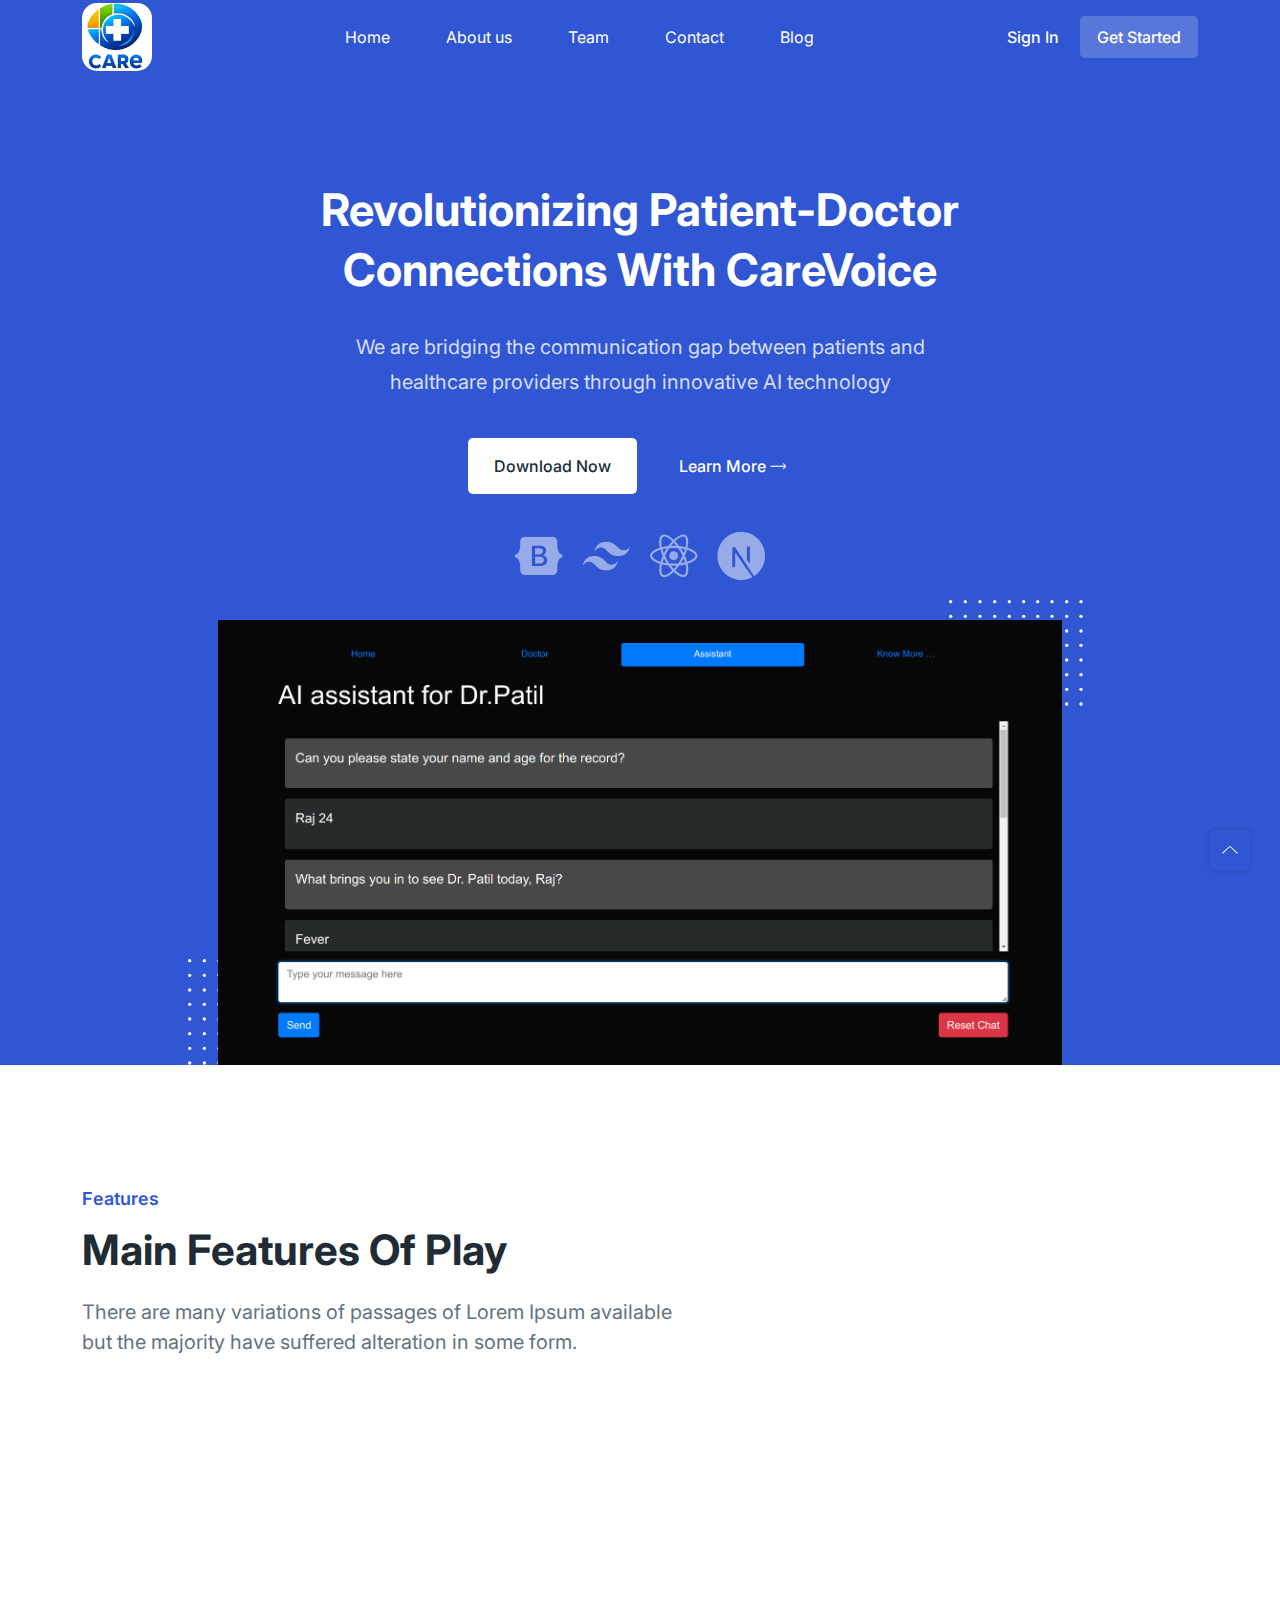
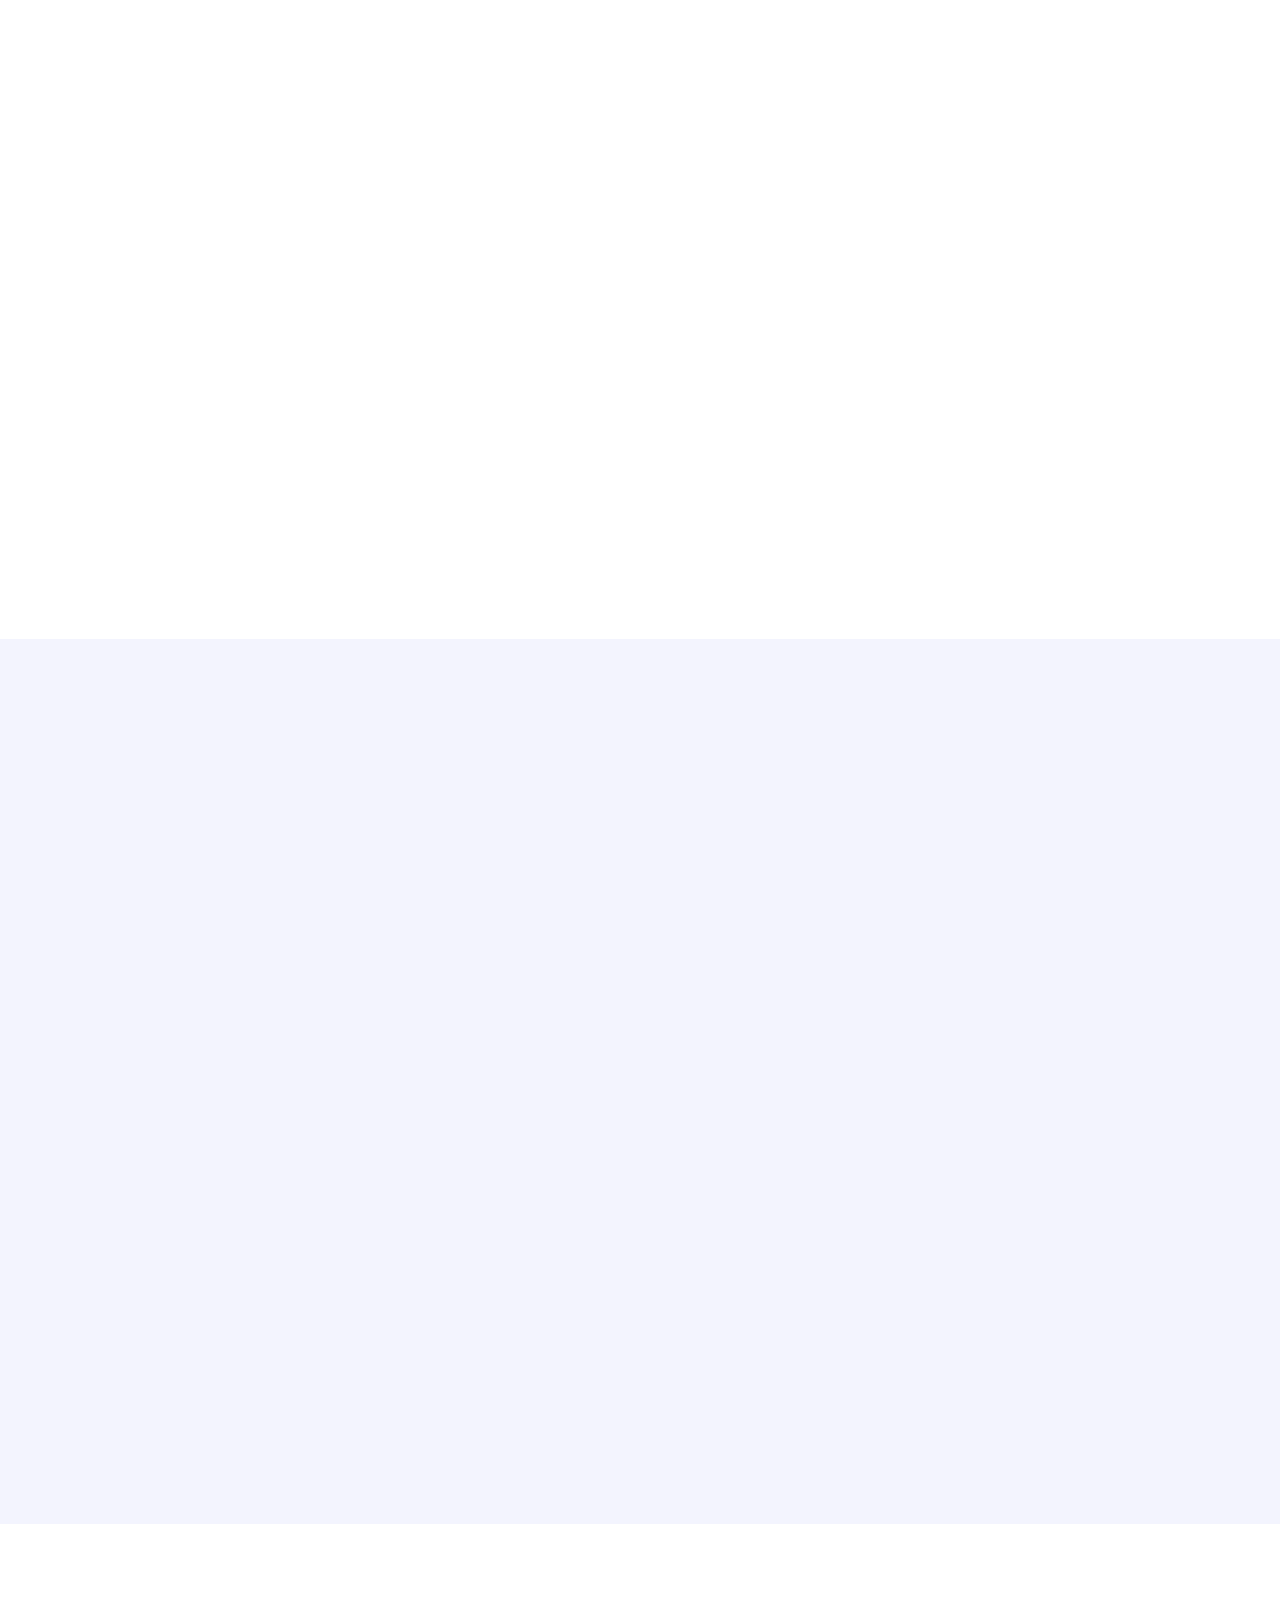
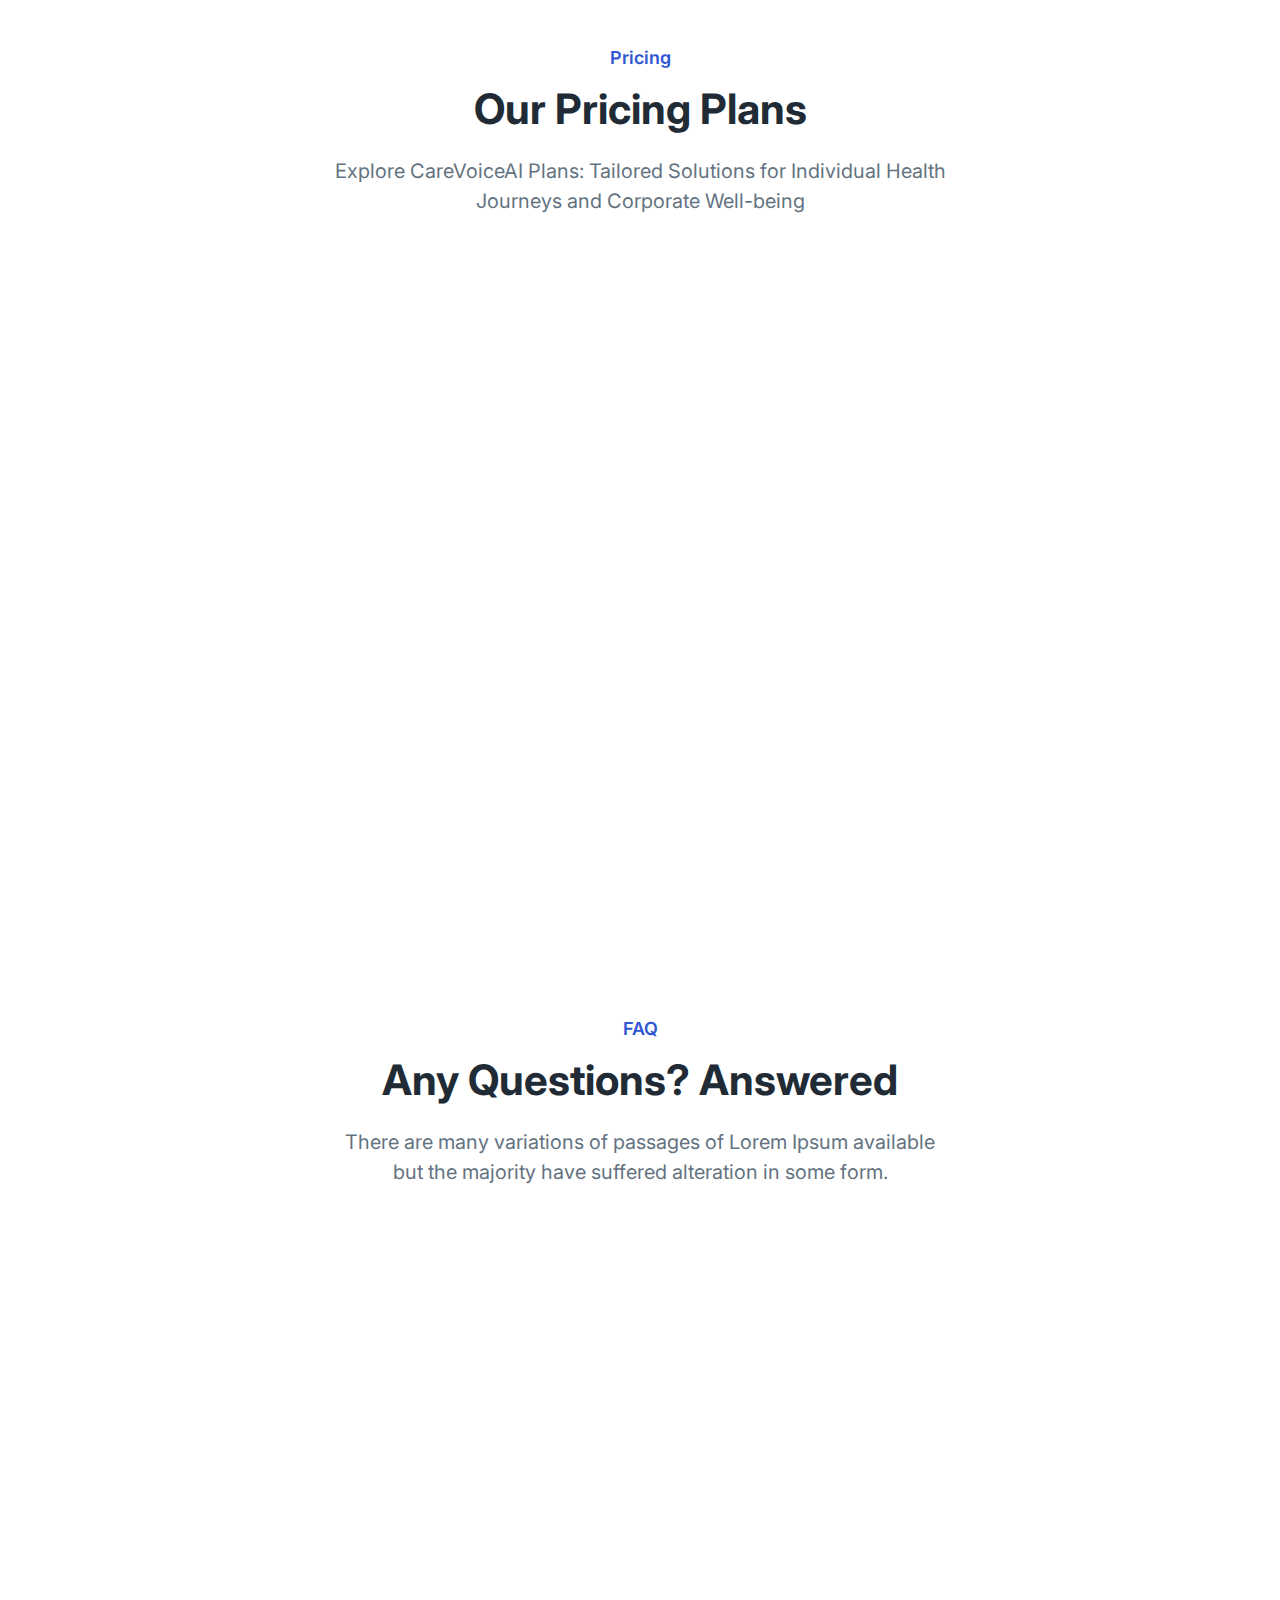
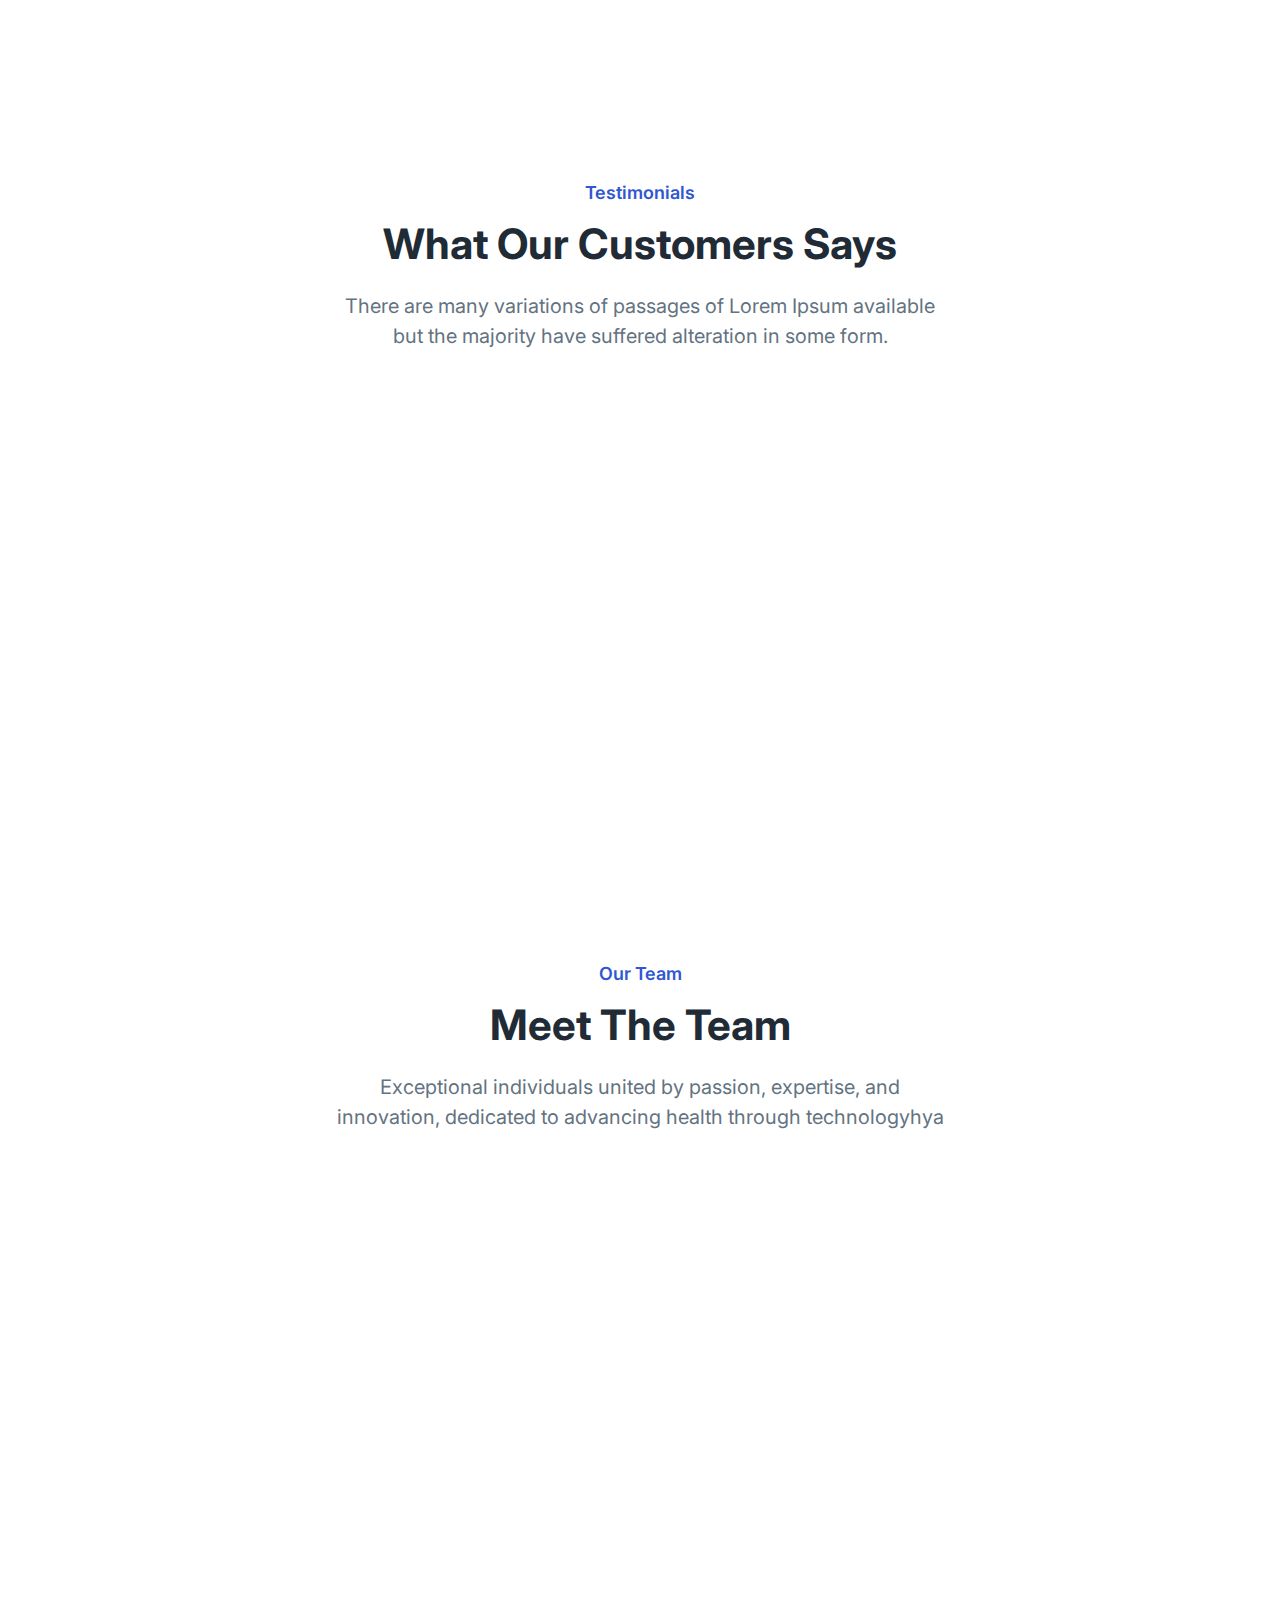
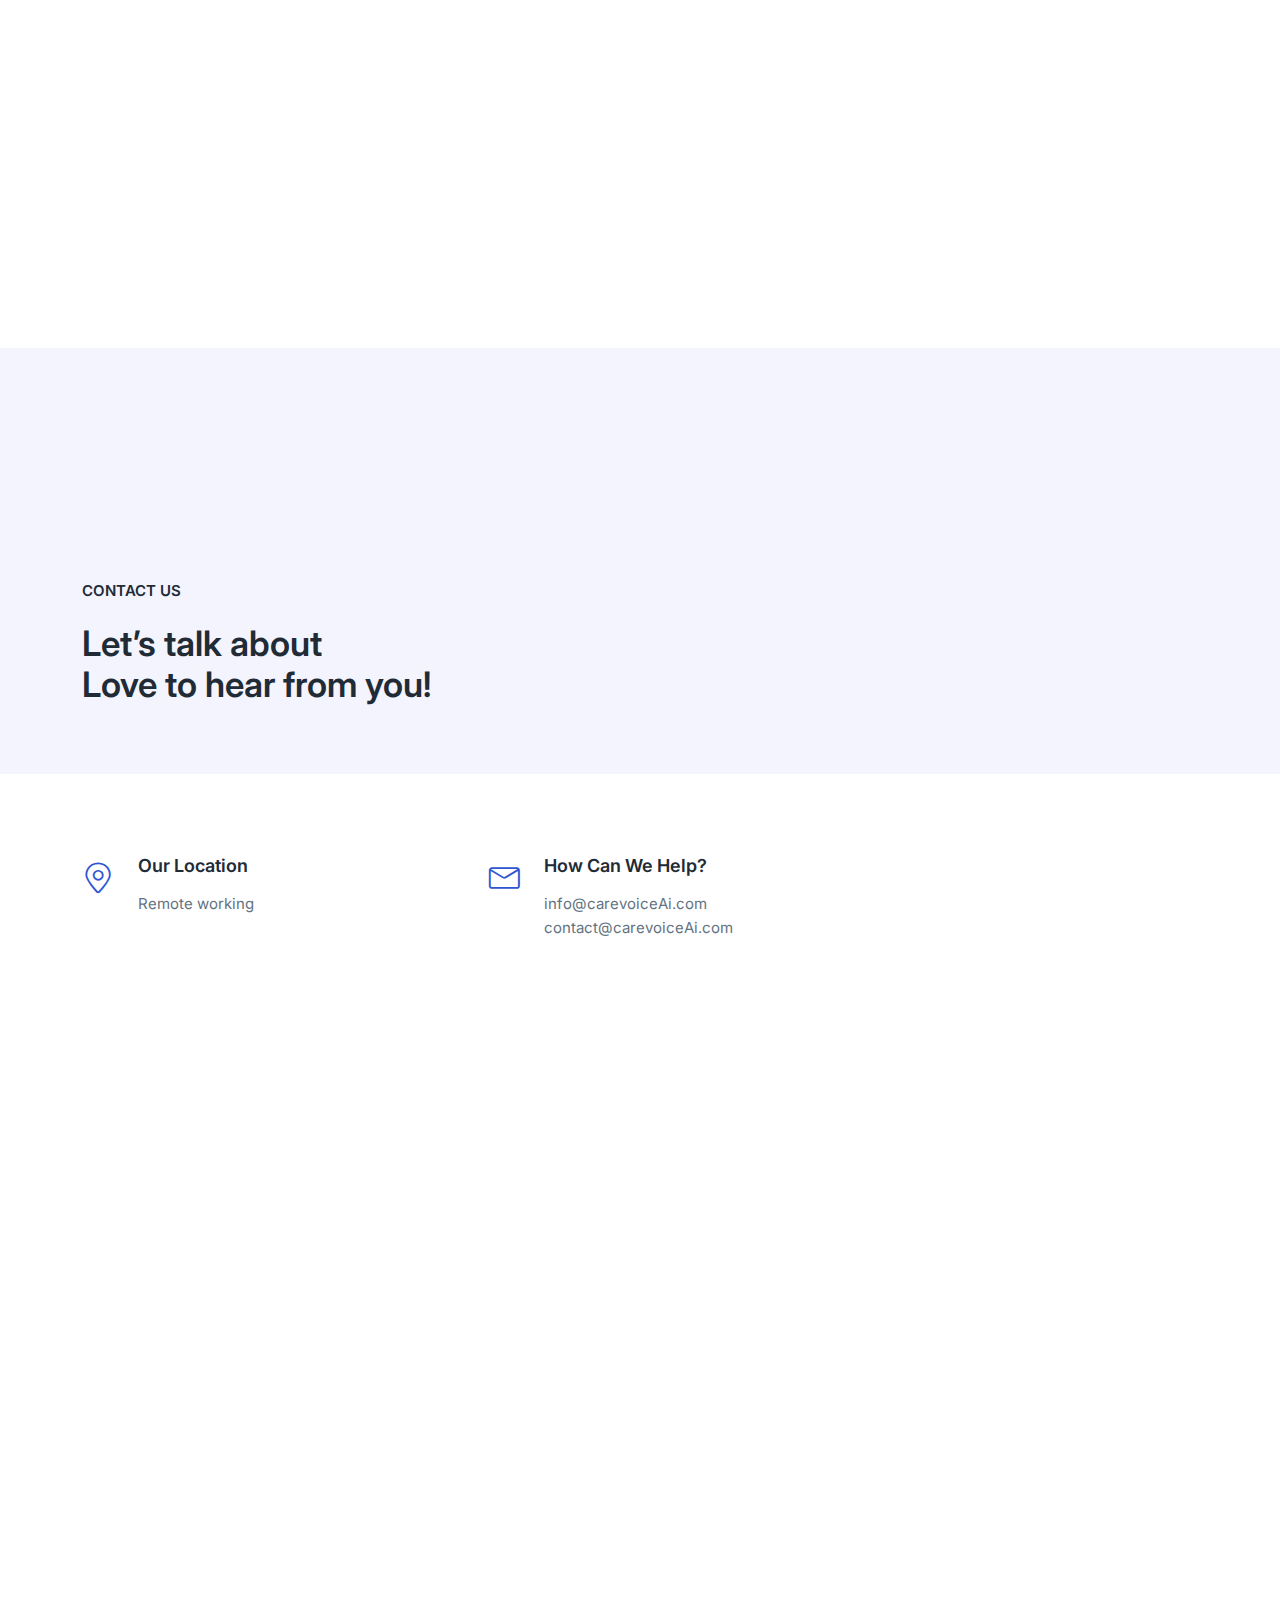
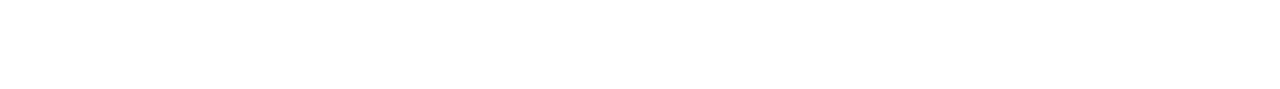
==== new-carevoice/index.html @ 549da182 "Add files via upload" ====
<!-- =========

	Template Name: Play
	Author: UIdeck
	Author URI: https://uideck.com/
	Support: https://uideck.com/support/
	Version: 1.1

========== -->

<!DOCTYPE html>
<html lang="en">
  <head>
    <meta charset="UTF-8" />
    <meta http-equiv="X-UA-Compatible" content="IE=edge" />
    <meta name="viewport" content="width=device-width, initial-scale=1.0" />
    <title>CarevoiceAi</title>

    <!-- Primary Meta Tags -->
<meta name="title" content="Play - Free Open Source HTML Bootstrap Template by UIdeck">
<meta name="description" content="Play - Free Open Source HTML Bootstrap Template by UIdeck Team">

<!-- Open Graph / Facebook -->
<meta property="og:type" content="website">
<meta property="og:url" content="https://uideck.com/play/">
<meta property="og:title" content="Play - Free Open Source HTML Bootstrap Template by UIdeck">
<meta property="og:description" content="Play - Free Open Source HTML Bootstrap Template by UIdeck Team">
<meta property="og:image" content="https://uideck.com/wp-content/uploads/2021/09/play-meta-bs.jpg">

<!-- Twitter -->
<meta property="twitter:card" content="summary_large_image">
<meta property="twitter:url" content="https://uideck.com/play/">
<meta property="twitter:title" content="Play - Free Open Source HTML Bootstrap Template by UIdeck">
<meta property="twitter:description" content="Play - Free Open Source HTML Bootstrap Template by UIdeck Team">
<meta property="twitter:image" content="https://uideck.com/wp-content/uploads/2021/09/play-meta-bs.jpg">

    <!--====== Favicon Icon ======-->
    <link
      rel="shortcut icon"
      href="assets/images/carevoiceAI_logo.png"
      type="image/svg"
    />

    <!-- ===== All CSS files ===== -->
    <link rel="stylesheet" href="assets/css/bootstrap.min.css" />
    <link rel="stylesheet" href="assets/css/animate.css" />
    <link rel="stylesheet" href="assets/css/lineicons.css" />
    <link rel="stylesheet" href="assets/css/ud-styles.css" />
  </head>
  <body>
    <!-- ====== Header Start ====== -->
    <header class="ud-header">
      <div class="container">
        <div class="row">
          <div class="col-lg-12">
            <nav class="navbar navbar-expand-lg">
              <a class="navbar-brand" href="index.html">
                <img src="assets/images/logo/care-logo.jpg" alt="Logo" />
              </a>
              <button class="navbar-toggler">
                <span class="toggler-icon"> </span>
                <span class="toggler-icon"> </span>
                <span class="toggler-icon"> </span>
              </button>

              <div class="navbar-collapse">
                <ul id="nav" class="navbar-nav mx-auto">
                  <li class="nav-item">
                    <a class="ud-menu-scroll" href="#home">Home</a>
                  </li>

                  <li class="nav-item">
                    <a class="ud-menu-scroll" href="#about">About us</a>
                  </li>
                  <li class="nav-item">
                    <a class="ud-menu-scroll" href="#team">Team</a>
                  </li>
                  <li class="nav-item">
                    <a class="ud-menu-scroll" href="#contact">Contact</a>
                  </li>
                  <li class="nav-item">
                    <a class="ud-menu-scroll" href="#Blog">Blog</a>
                  </li>

                  <!-- dropdown  -->
                  <!-- <li class="nav-item nav-item-has-children">
                    <a href="javascript:void(0)"> Pages </a>
                    <ul class="ud-submenu">
                      <li class="ud-submenu-item">
                        <a href="about.html" class="ud-submenu-link">
                          About Page
                        </a>
                      </li>
                      <li class="ud-submenu-item">
                        <a href="pricing.html" class="ud-submenu-link">
                          Pricing Page
                        </a>
                      </li>
                      <li class="ud-submenu-item">
                        <a href="contact.html" class="ud-submenu-link">
                          Contact Page
                        </a>
                      </li>
                      <li class="ud-submenu-item">
                        <a href="blog.html" class="ud-submenu-link">
                          Blog Grid Page
                        </a>
                      </li>
                      <li class="ud-submenu-item">
                        <a href="blog-details.html" class="ud-submenu-link">
                          Blog Details Page
                        </a>
                      </li>
                      <li class="ud-submenu-item">
                        <a href="login.html" class="ud-submenu-link">
                          Sign In Page
                        </a>
                      </li>
                      <li class="ud-submenu-item">
                        <a href="404.html" class="ud-submenu-link">404 Page</a>
                      </li>
                    </ul>
                  </li> -->
                </ul>
              </div>

              <div class="navbar-btn d-none d-sm-inline-block">
                <a href="login.html" class="ud-main-btn ud-login-btn">
                  Sign In
                </a>
                <a class="ud-main-btn ud-white-btn" href="javascript:void(0)">
                  Get Started
                </a>
              </div>
            </nav>
          </div>
        </div>
      </div>
    </header>
    <!-- ====== Header End ====== -->

    <!-- ====== Hero Start ====== -->
    <section class="ud-hero" id="home">
      <div class="container">
        <div class="row">
          <div class="col-lg-12">
            <div class="ud-hero-content wow fadeInUp" data-wow-delay=".2s">
              <h1 class="ud-hero-title">
                Revolutionizing Patient-Doctor Connections With CareVoice
              </h1>
              <p class="ud-hero-desc">
                We are bridging the communication gap between patients and healthcare providers through innovative AI technology
              </p>
              <ul class="ud-hero-buttons">
                <li>
                  <a href="#download" rel="nofollow noopener" target="_blank" class="ud-main-btn ud-white-btn">
                    Download Now
                  </a>
                </li>
                <li>
                  <a href="https://github.com/uideck/play-bootstrap" rel="nofollow noopener" target="_blank" class="ud-main-btn ud-link-btn">
                    Learn More <i class="lni lni-arrow-right"></i>
                  </a>
                </li>
              </ul>
            </div>
            <div
              class="ud-hero-brands-wrapper wow fadeInUp"
              data-wow-delay=".3s"
            >
              <img src="assets/images/hero/brand.svg" alt="brand" />
            </div>
            <div class="ud-hero-image wow fadeInUp" data-wow-delay=".25s">
              <img src="assets/images/hero/home-image.png" alt="hero-image" />
              <img
                src="assets/images/hero/dotted-shape.svg"
                alt="shape"
                class="shape shape-1"
              />
              <img
                src="assets/images/hero/dotted-shape.svg"
                alt="shape"
                class="shape shape-2"
              />
            </div>
          </div>
        </div>
      </div>
    </section>
    <!-- ====== Hero End ====== -->

    <!-- ====== Features Start ====== -->
    <section id="features" class="ud-features">
      <div class="container">
        <div class="row">
          <div class="col-lg-12">
            <div class="ud-section-title">
              <span>Features</span>
              <h2>Main Features of Play</h2>
              <p>
                There are many variations of passages of Lorem Ipsum available
                but the majority have suffered alteration in some form.
              </p>
            </div>
          </div>
        </div>
        <div class="row">
          <div class="col-xl-3 col-lg-3 col-sm-6">
            <div class="ud-single-feature wow fadeInUp" data-wow-delay=".1s">
              <div class="ud-feature-icon">
                <i class="lni lni-gift"></i>
              </div>
              <div class="ud-feature-content">
                <h3 class="ud-feature-title">Free and Open-Source</h3>
                <p class="ud-feature-desc">
                  Lorem Ipsum is simply dummy text of the printing and industry.
                </p>
                <a href="javascript:void(0)" class="ud-feature-link">
                  Learn More
                </a>
              </div>
            </div>
          </div>
          <div class="col-xl-3 col-lg-3 col-sm-6">
            <div class="ud-single-feature wow fadeInUp" data-wow-delay=".15s">
              <div class="ud-feature-icon">
                <i class="lni lni-move"></i>
              </div>
              <div class="ud-feature-content">
                <h3 class="ud-feature-title">Multipurpose Template</h3>
                <p class="ud-feature-desc">
                  Lorem Ipsum is simply dummy text of the printing and industry.
                </p>
                <a href="javascript:void(0)" class="ud-feature-link">
                  Learn More
                </a>
              </div>
            </div>
          </div>
          <div class="col-xl-3 col-lg-3 col-sm-6">
            <div class="ud-single-feature wow fadeInUp" data-wow-delay=".2s">
              <div class="ud-feature-icon">
                <i class="lni lni-layout"></i>
              </div>
              <div class="ud-feature-content">
                <h3 class="ud-feature-title">High-quality Design</h3>
                <p class="ud-feature-desc">
                  Lorem Ipsum is simply dummy text of the printing and industry.
                </p>
                <a href="javascript:void(0)" class="ud-feature-link">
                  Learn More
                </a>
              </div>
            </div>
          </div>
          <div class="col-xl-3 col-lg-3 col-sm-6">
            <div class="ud-single-feature wow fadeInUp" data-wow-delay=".25s">
              <div class="ud-feature-icon">
                <i class="lni lni-layers"></i>
              </div>
              <div class="ud-feature-content">
                <h3 class="ud-feature-title">All Essential Elements</h3>
                <p class="ud-feature-desc">
                  Lorem Ipsum is simply dummy text of the printing and industry.
                </p>
                <a href="javascript:void(0)" class="ud-feature-link">
                  Learn More
                </a>
              </div>
            </div>
          </div>
        </div>
      </div>
    </section>
    <!-- ====== Features End ====== -->



    <!-- ====== video ====== --> 
    <section class="video">
      <div class="yt-video">
        <iframe 
          width="560" 
          height="315" 
          src="https://www.youtube.com/embed/o_qxhllLNYg" 
          title="Video Title" 
          frameborder="0" 
          allow="accelerometer; autoplay; clipboard-write; encrypted-media; gyroscope; picture-in-picture" 
          allowfullscreen>
        </iframe>
      </div>
    </section>
    <!-- ====== video ====== -->
    

    <!-- ====== About Start ====== -->
    <section id="about" class="ud-about">
      <div class="container">
        <div class="ud-about-wrapper wow fadeInUp" data-wow-delay=".2s">
          <div class="ud-about-content-wrapper">
            <div class="ud-about-content">
              <span class="tag">About Us</span>
              <h2>Brilliant Toolkit to Build Nextgen Website Faster.</h2>
              <p>
                The main ‘thrust’ is to focus on educating attendees on how to
                best protect highly vulnerable business applications with
                interactive panel discussions and roundtables led by subject
                matter experts.
              </p>

              <p>
                The main ‘thrust’ is to focus on educating attendees on how to
                best protect highly vulnerable business applications with
                interactive panel.
              </p>
              <a href="javascript:void(0)" class="ud-main-btn">Learn More</a>
            </div>
          </div>
          <div class="ud-about-image">
            <img src="assets/images/about/about-image.svg" alt="about-image" />
          </div>
        </div>
      </div>
    </section>
    <!-- ====== About End ====== -->

    <!-- ====== Pricing Start ====== -->
    <section id="pricing" class="ud-pricing">
      <div class="container">
        <div class="row">
          <div class="col-lg-12">
            <div class="ud-section-title mx-auto text-center">
              <span>Pricing</span>
              <h2>Our Pricing Plans</h2>
              <p>
                Explore CareVoiceAI Plans: Tailored Solutions for Individual Health Journeys and Corporate Well-being
              </p>
            </div>
          </div>
        </div>

        <div class="row g-0 align-items-center justify-content-center">
          <div class="col-lg-4 col-md-6 col-sm-10">
            <div
              class="ud-single-pricing first-item wow fadeInUp"
              data-wow-delay=".15s"
            >
              <div class="ud-pricing-header">
                <h2>INDIVIDUAL PLAN</h2>
                <h3>STARTING FROM</h3>
                <h4>$ 19.99/mo</h4>
              </div>
              <div class="ud-pricing-body">
                <ul>
                  <li>5 User</li>
                  <li>All UI components</li>
                  <li>Lifetime access</li>
                  <li>Free updates</li>
                  <li>Use on 1 (one) project</li>
                  <li>4 Months support</li>
                </ul>
              </div>
              <div class="ud-pricing-footer">
                <a href="javascript:void(0)" class="ud-main-btn ud-border-btn">
                  Purchase Now
                </a>
              </div>
            </div>
          </div>
          
          <div class="col-lg-4 col-md-6 col-sm-10">
            <div
              class="ud-single-pricing last-item wow fadeInUp"
              data-wow-delay=".15s"
            >
              <div class="ud-pricing-header">
                <h2>CORPORTE PLAN</h2>
                <h3>STARTING FROM</h3>
                <h4>$ 70.99/mo</h4>
              </div>
              <div class="ud-pricing-body">
                <ul>
                  <li>5 User</li>
                  <li>All UI components</li>
                  <li>Lifetime access</li>
                  <li>Free updates</li>
                  <li>Use on 1 (one) project</li>
                  <li>4 Months support</li>
                </ul>
              </div>
              <div class="ud-pricing-footer">
                <a href="javascript:void(0)" class="ud-main-btn ud-border-btn">
                  Purchase Now
                </a>
              </div>
            </div>
          </div>
        </div>
      </div>
    </section>
    <!-- ====== Pricing End ====== -->

    <!-- ====== FAQ Start ====== -->
    <section id="faq" class="ud-faq">
      <div class="shape">
        <img src="assets/images/faq/shape.svg" alt="shape" />
      </div>
      <div class="container">
        <div class="row">
          <div class="col-lg-12">
            <div class="ud-section-title text-center mx-auto">
              <span>FAQ</span>
              <h2>Any Questions? Answered</h2>
              <p>
                There are many variations of passages of Lorem Ipsum available
                but the majority have suffered alteration in some form.
              </p>
            </div>
          </div>
        </div>

        <div class="row">
          <div class="col-lg-6">
            <div class="ud-single-faq wow fadeInUp" data-wow-delay=".1s">
              <div class="accordion">
                <button
                  class="ud-faq-btn collapsed"
                  data-bs-toggle="collapse"
                  data-bs-target="#collapseOne"
                >
                  <span class="icon flex-shrink-0">
                    <i class="lni lni-chevron-down"></i>
                  </span>
                  <span>How to use UIdeck?</span>
                </button>
                <div id="collapseOne" class="accordion-collapse collapse">
                  <div class="ud-faq-body">
                    Lorem Ipsum is simply dummy text of the printing and
                    typesetting industry. Lorem Ipsum has been the industry's
                    standard dummy text ever since the 1500s, when an unknown
                    printer took a galley of type and scrambled it to make a
                    type specimen book.
                  </div>
                </div>
              </div>
            </div>
            <div class="ud-single-faq wow fadeInUp" data-wow-delay=".15s">
              <div class="accordion">
                <button
                  class="ud-faq-btn collapsed"
                  data-bs-toggle="collapse"
                  data-bs-target="#collapseTwo"
                >
                  <span class="icon flex-shrink-0">
                    <i class="lni lni-chevron-down"></i>
                  </span>
                  <span>How to download icons from Lineicons?</span>
                </button>
                <div id="collapseTwo" class="accordion-collapse collapse">
                  <div class="ud-faq-body">
                    Lorem Ipsum is simply dummy text of the printing and
                    typesetting industry. Lorem Ipsum has been the industry's
                    standard dummy text ever since the 1500s, when an unknown
                    printer took a galley of type and scrambled it to make a
                    type specimen book.
                  </div>
                </div>
              </div>
            </div>
            <div class="ud-single-faq wow fadeInUp" data-wow-delay=".2s">
              <div class="accordion">
                <button
                  class="ud-faq-btn collapsed"
                  data-bs-toggle="collapse"
                  data-bs-target="#collapseThree"
                >
                  <span class="icon flex-shrink-0">
                    <i class="lni lni-chevron-down"></i>
                  </span>
                  <span>Is GrayGrids part of UIdeck?</span>
                </button>
                <div id="collapseThree" class="accordion-collapse collapse">
                  <div class="ud-faq-body">
                    Lorem Ipsum is simply dummy text of the printing and
                    typesetting industry. Lorem Ipsum has been the industry's
                    standard dummy text ever since the 1500s, when an unknown
                    printer took a galley of type and scrambled it to make a
                    type specimen book.
                  </div>
                </div>
              </div>
            </div>
          </div>
          <div class="col-lg-6">
            <div class="ud-single-faq wow fadeInUp" data-wow-delay=".1s">
              <div class="accordion">
                <button
                  class="ud-faq-btn collapsed"
                  data-bs-toggle="collapse"
                  data-bs-target="#collapseFour"
                >
                  <span class="icon flex-shrink-0">
                    <i class="lni lni-chevron-down"></i>
                  </span>
                  <span>Can I use this template for commercial project?</span>
                </button>
                <div id="collapseFour" class="accordion-collapse collapse">
                  <div class="ud-faq-body">
                    Lorem Ipsum is simply dummy text of the printing and
                    typesetting industry. Lorem Ipsum has been the industry's
                    standard dummy text ever since the 1500s, when an unknown
                    printer took a galley of type and scrambled it to make a
                    type specimen book.
                  </div>
                </div>
              </div>
            </div>
            <div class="ud-single-faq wow fadeInUp" data-wow-delay=".15s">
              <div class="accordion">
                <button
                  class="ud-faq-btn collapsed"
                  data-bs-toggle="collapse"
                  data-bs-target="#collapseFive"
                >
                  <span class="icon flex-shrink-0">
                    <i class="lni lni-chevron-down"></i>
                  </span>
                  <span>Do you have plan releasing Play Pro?</span>
                </button>
                <div id="collapseFive" class="accordion-collapse collapse">
                  <div class="ud-faq-body">
                    Lorem Ipsum is simply dummy text of the printing and
                    typesetting industry. Lorem Ipsum has been the industry's
                    standard dummy text ever since the 1500s, when an unknown
                    printer took a galley of type and scrambled it to make a
                    type specimen book.
                  </div>
                </div>
              </div>
            </div>
            <div class="ud-single-faq wow fadeInUp" data-wow-delay=".2s">
              <div class="accordion">
                <button
                  class="ud-faq-btn collapsed"
                  data-bs-toggle="collapse"
                  data-bs-target="#collapseSix"
                >
                  <span class="icon flex-shrink-0">
                    <i class="lni lni-chevron-down"></i>
                  </span>
                  <span>Where and how to host this template?</span>
                </button>
                <div id="collapseSix" class="accordion-collapse collapse">
                  <div class="ud-faq-body">
                    Lorem Ipsum is simply dummy text of the printing and
                    typesetting industry. Lorem Ipsum has been the industry's
                    standard dummy text ever since the 1500s, when an unknown
                    printer took a galley of type and scrambled it to make a
                    type specimen book.
                  </div>
                </div>
              </div>
            </div>
          </div>
        </div>
      </div>
    </section>
    <!-- ====== FAQ End ====== -->

    <!-- ====== Testimonials Start ====== -->
    <section id="testimonials" class="ud-testimonials">
      <div class="container">
        <div class="row">
          <div class="col-lg-12">
            <div class="ud-section-title mx-auto text-center">
              <span>Testimonials</span>
              <h2>What our Customers Says</h2>
              <p>
                There are many variations of passages of Lorem Ipsum available
                but the majority have suffered alteration in some form.
              </p>
            </div>
          </div>
        </div>

        <div class="row">
          <div class="col-lg-4 col-md-6">
            <div
              class="ud-single-testimonial wow fadeInUp"
              data-wow-delay=".1s"
            >
              <div class="ud-testimonial-ratings">
                <i class="lni lni-star-filled"></i>
                <i class="lni lni-star-filled"></i>
                <i class="lni lni-star-filled"></i>
                <i class="lni lni-star-filled"></i>
                <i class="lni lni-star-filled"></i>
              </div>
              <div class="ud-testimonial-content">
                <p>
                  “Our members are so impressed. It's intuitive. It's clean.
                  It's distraction free. If you're building a community.
                </p>
              </div>
              <div class="ud-testimonial-info">
                <div class="ud-testimonial-image">
                  <img
                    src="assets/images/testimonials/author-01.png"
                    alt="author"
                  />
                </div>
                <div class="ud-testimonial-meta">
                  <h4>Sabo Masties</h4>
                  <p>Founder @UIdeck</p>
                </div>
              </div>
            </div>
          </div>
          <div class="col-lg-4 col-md-6">
            <div
              class="ud-single-testimonial wow fadeInUp"
              data-wow-delay=".15s"
            >
              <div class="ud-testimonial-ratings">
                <i class="lni lni-star-filled"></i>
                <i class="lni lni-star-filled"></i>
                <i class="lni lni-star-filled"></i>
                <i class="lni lni-star-filled"></i>
                <i class="lni lni-star-filled"></i>
              </div>
              <div class="ud-testimonial-content">
                <p>
                  “Our members are so impressed. It's intuitive. It's clean.
                  It's distraction free. If you're building a community.
                </p>
              </div>
              <div class="ud-testimonial-info">
                <div class="ud-testimonial-image">
                  <img
                    src="assets/images/testimonials/author-02.png"
                    alt="author"
                  />
                </div>
                <div class="ud-testimonial-meta">
                  <h4>Margin Gesmu</h4>
                  <p>Founder @Lineicons</p>
                </div>
              </div>
            </div>
          </div>
          <div class="col-lg-4 col-md-6">
            <div
              class="ud-single-testimonial wow fadeInUp"
              data-wow-delay=".2s"
            >
              <div class="ud-testimonial-ratings">
                <i class="lni lni-star-filled"></i>
                <i class="lni lni-star-filled"></i>
                <i class="lni lni-star-filled"></i>
                <i class="lni lni-star-filled"></i>
                <i class="lni lni-star-filled"></i>
              </div>
              <div class="ud-testimonial-content">
                <p>
                  “Our members are so impressed. It's intuitive. It's clean.
                  It's distraction free. If you're building a community.
                </p>
              </div>
              <div class="ud-testimonial-info">
                <div class="ud-testimonial-image">
                  <img
                    src="assets/images/testimonials/author-03.png"
                    alt="author"
                  />
                </div>
                <div class="ud-testimonial-meta">
                  <h4>William Smith</h4>
                  <p>Founder @GrayGrids</p>
                </div>
              </div>
            </div>
          </div>
        </div>
        <div class="row">
          <div class="col-lg-12">
            <div class="ud-brands wow fadeInUp" data-wow-delay=".2s">
              <div class="ud-title">
                <h6>Trusted and Used by</h6>
              </div>
              <div class="ud-brands-logo">
                <div class="ud-single-logo">
                  <img src="assets/images/brands/ayroui.svg" alt="ayroui" />
                </div>
                <div class="ud-single-logo">
                  <img src="assets/images/brands/uideck.svg" alt="uideck" />
                </div>
                <!-- <div class="ud-single-logo">
                  <img
                    src="assets/images/brands/graygrids.svg"
                    alt="graygrids"
                  />
                </div>
                <div class="ud-single-logo">
                  <img
                    src="assets/images/brands/lineicons.svg"
                    alt="lineicons"
                  />
                </div>
                <div class="ud-single-logo">
                  <img
                    src="assets/images/brands/ecommerce-html.svg"
                    alt="ecommerce-html"
                  /> -->
                </div>
              </div>
            </div>
          </div>
        </div>
      </div>
    </section>
    <!-- ====== Testimonials End ====== -->

    <!-- ====== Team Start ====== -->
    <section id="team" class="ud-team">
      <div class="container">
        <div class="row">
          <div class="col-lg-12">
            <div class="ud-section-title mx-auto text-center">
              <span>Our Team</span>
              <h2>Meet The Team</h2>
              <p>Exceptional individuals united by passion, expertise, and innovation, dedicated to advancing health through technologyhya
              </p>
            </div>
          </div>
        </div>

        <div class="row">
          <div class="col-xl-3 col-lg-3 col-sm-6">
            <div class="ud-single-team wow fadeInUp" data-wow-delay=".1s">
              <div class="ud-team-image-wrapper">
                <div class="ud-team-image">
                  <img src="assets/images/team/krishanu.png" alt="team" />
                </div>
              </div>
              <div class="ud-team-info">
                <h5>Krishanu</h5>
                <h6>UI Designer</h6>
              </div>
              <ul class="ud-team-socials">
                <li>
                  <a href="https://twitter.com/MusharofChy">
                    <i class="lni lni-facebook-filled"></i>
                  </a>
                </li>
                <li>
                  <a href="https://twitter.com/MusharofChy">
                    <i class="lni lni-twitter-filled"></i>
                  </a>
                </li>
                <li>
                  <a href="https://twitter.com/MusharofChy">
                    <i class="lni lni-instagram-filled"></i>
                  </a>
                </li>
              </ul>
            </div>
          </div>
          <div class="col-xl-3 col-lg-3 col-sm-6">
            <div class="ud-single-team wow fadeInUp" data-wow-delay=".15s">
              <div class="ud-team-image-wrapper">
                <div class="ud-team-image">
                  <img src="assets/images/team/dhairya.png" alt="team" />
                </div>
              </div>
              <div class="ud-team-info">
                <h5>Dhairyasheel</h5>
                <h6>GenAI Engineer</h6>
              </div>
              <ul class="ud-team-socials">
                <li>
                  <a href="https://twitter.com/MusharofChy">
                    <i class="lni lni-facebook-filled"></i>
                  </a>
                </li>
                <li>
                  <a href="https://twitter.com/MusharofChy">
                    <i class="lni lni-twitter-filled"></i>
                  </a>
                </li>
                <li>
                  <a href="https://twitter.com/MusharofChy">
                    <i class="lni lni-instagram-filled"></i>
                  </a>
                </li>
              </ul>
            </div>
          </div>
          <div class="col-xl-3 col-lg-3 col-sm-6">
            <div class="ud-single-team wow fadeInUp" data-wow-delay=".2s">
              <div class="ud-team-image-wrapper">
                <div class="ud-team-image">
                  <img src="assets/images/team/deepesh.png" alt="team" />
                </div>
              </div>
              <div class="ud-team-info">
                <h5>Deepesh</h5>
                <h6>App Developer</h6>
              </div>
              <ul class="ud-team-socials">
                <li>
                  <a href="https://twitter.com/MusharofChy">
                    <i class="lni lni-facebook-filled"></i>
                  </a>
                </li>
                <li>
                  <a href="https://twitter.com/MusharofChy">
                    <i class="lni lni-twitter-filled"></i>
                  </a>
                </li>
                <li>
                  <a href="https://twitter.com/MusharofChy">
                    <i class="lni lni-instagram-filled"></i>
                  </a>
                </li>
              </ul>
            </div>
          </div>
          <div class="col-xl-3 col-lg-3 col-sm-6">
            <div class="ud-single-team wow fadeInUp" data-wow-delay=".25s">
              <div class="ud-team-image-wrapper">
                <div class="ud-team-image">
                  <img src="assets/images/team/lakshya.png" alt="team" />
                </div>
              </div>
              <div class="ud-team-info">
                <h5>Lakshya</h5>
                <h6>Backend Developer</h6>
              </div>
              <ul class="ud-team-socials">
                <li>
                  <a href="https://twitter.com/MusharofChy">
                    <i class="lni lni-facebook-filled"></i>
                  </a>
                </li>
                <li>
                  <a href="https://twitter.com/MusharofChy">
                    <i class="lni lni-twitter-filled"></i>
                  </a>
                </li>
                <li>
                  <a href="https://twitter.com/MusharofChy">
                    <i class="lni lni-instagram-filled"></i>
                  </a>
                </li>
              </ul>
            </div>
          </div>
          <div class="col-xl-3 col-lg-3 col-sm-6">
            <div class="ud-single-team wow fadeInUp" data-wow-delay=".2s">
              <div class="ud-team-image-wrapper">
                <div class="ud-team-image">
                  <img src="assets/images/team/nil-1.png" alt="team" />
                </div>
              </div>
              <div class="ud-team-info">
                <h5>Nilesh</h5>
                <h6>Frontend Developer</h6>
              </div>
              <ul class="ud-team-socials">
                <li>
                  <a href="https://twitter.com/MusharofChy">
                    <i class="lni lni-facebook-filled"></i>
                  </a>
                </li>
                <li>
                  <a href="https://twitter.com/MusharofChy">
                    <i class="lni lni-twitter-filled"></i>
                  </a>
                </li>
                <li>
                  <a href="https://twitter.com/MusharofChy">
                    <i class="lni lni-instagram-filled"></i>
                  </a>
                </li>
              </ul>
            </div>
          </div>
        </div>
      </div>
    </section>
    <!-- ====== Team End ====== -->

    <!-- ====== Contact Start ====== -->
    <section id="contact" class="ud-contact">
      <div class="container">
        <div class="row align-items-center">
          <div class="col-xl-8 col-lg-7">
            <div class="ud-contact-content-wrapper">
              <div class="ud-contact-title">
                <span>CONTACT US</span>
                <h2>
                  Let’s talk about <br />
                  Love to hear from you!
                </h2>
              </div>
              <div class="ud-contact-info-wrapper">
                <div class="ud-single-info">
                  <div class="ud-info-icon">
                    <i class="lni lni-map-marker"></i>
                  </div>
                  <div class="ud-info-meta">
                    <h5>Our Location</h5>
                    <p>Remote working</p>
                  </div>
                </div>
                <div class="ud-single-info">
                  <div class="ud-info-icon">
                    <i class="lni lni-envelope"></i>
                  </div>
                  <div class="ud-info-meta">
                    <h5>How Can We Help?</h5>
                    <p>info@carevoiceAi.com</p>
                    <p>contact@carevoiceAi.com</p>
                  </div>
                </div>
              </div>
            </div>
          </div>
          <div class="col-xl-4 col-lg-5">
            <div
              class="ud-contact-form-wrapper wow fadeInUp"
              data-wow-delay=".2s"
            >
              <h3 class="ud-contact-form-title">Send us a Message</h3>
              <form class="ud-contact-form">
                <div class="ud-form-group">
                  <label for="fullName">Full Name*</label>
                  <input
                    type="text"
                    name="fullName"
                    placeholder="Adam Gelius"
                  />
                </div>
                <div class="ud-form-group">
                  <label for="email">Email*</label>
                  <input
                    type="email"
                    name="email"
                    placeholder="example@yourmail.com"
                  />
                </div>
                <div class="ud-form-group">
                  <label for="phone">Phone*</label>
                  <input
                    type="text"
                    name="phone"
                    placeholder="+885 1254 5211 552"
                  />
                </div>
                <div class="ud-form-group">
                  <label for="message">Message*</label>
                  <textarea
                    name="message"
                    rows="1"
                    placeholder="type your message here"
                  ></textarea>
                </div>
                <div class="ud-form-group mb-0">
                  <button type="submit" class="ud-main-btn">
                    Send Message
                  </button>
                </div>
              </form>
            </div>
          </div>
        </div>
      </div>
    </section>
    <!-- ====== Contact End ====== -->

    <!-- ====== Footer Start ====== -->
    <footer class="ud-footer wow fadeInUp" data-wow-delay=".15s">
      <div class="shape shape-1">
        <img src="assets/images/footer/shape-1.svg" alt="shape" />
      </div>
      <div class="shape shape-2">
        <img src="assets/images/footer/shape-2.svg" alt="shape" />
      </div>
      <div class="shape shape-3">
        <img src="assets/images/footer/shape-3.svg" alt="shape" />
      </div>
      <div class="ud-footer-widgets">
        <div class="container">
          <div class="row">
            <div class="col-xl-3 col-lg-4 col-md-6">
              <div class="ud-widget">
                <a href="index.html" class="ud-footer-logo">
                  <img src="assets/images/carevoiceAI_logo.png" alt="logo" />
                </a>
                <p class="ud-widget-desc">
                  An Indian initiative for india
                </p>
                
                <ul class="ud-widget-socials">
                  <li>
                    <a href="https://twitter.com/MusharofChy">
                      <i class="lni lni-facebook-filled"></i>
                    </a>
                  </li>
                  <li>
                    <a href="https://twitter.com/MusharofChy">
                      <i class="lni lni-twitter-filled"></i>
                    </a>
                  </li>
                  <li>
                    <a href="https://twitter.com/MusharofChy">
                      <i class="lni lni-instagram-filled"></i>
                    </a>
                  </li>
                  <li>
                    <a href="https://twitter.com/MusharofChy">
                      <i class="lni lni-linkedin-original"></i>
                    </a>
                  </li>
                </ul>
              </div>
            </div>

            <div class="col-xl-2 col-lg-2 col-md-6 col-sm-6">
              <div class="ud-widget">
                <h5 class="ud-widget-title">About Us</h5>
                <ul class="ud-widget-links">
                  <li>
                    <a href="javascript:void(0)">Home</a>
                  </li>
                  <li>
                    <a href="javascript:void(0)">Features</a>
                  </li>
                  <li>
                    <a href="javascript:void(0)">About</a>
                  </li>
                  <li>
                    <a href="javascript:void(0)">Testimonial</a>
                  </li>
                </ul>
              </div>
            </div>
            <div class="col-xl-2 col-lg-3 col-md-6 col-sm-6">
              <div class="ud-widget">
                <h5 class="ud-widget-title">Features</h5>
                <ul class="ud-widget-links">
                  <li>
                    <a href="javascript:void(0)">How it works</a>
                  </li>
                  <li>
                    <a href="javascript:void(0)">Privacy policy</a>
                  </li>
                  <li>
                    <a href="javascript:void(0)">Terms of service</a>
                  </li>
                  <li>
                    <a href="javascript:void(0)">Refund policy</a>
                  </li>
                </ul>
              </div>
            </div>
            <!-- <div class="col-xl-2 col-lg-3 col-md-6 col-sm-6">
              <div class="ud-widget">
                <h5 class="ud-widget-title">Our Products</h5>
                <ul class="ud-widget-links">
                  <li>
                    <a
                      href="https://lineicons.com/"
                      rel="nofollow noopner"
                      target="_blank"
                      >Lineicons
                    </a>
                  </li>
                  <li>
                    <a
                      href="https://ecommercehtml.com/"
                      rel="nofollow noopner"
                      target="_blank"
                      >Ecommerce HTML</a
                    >
                  </li>
                  <li>
                    <a
                      href="https://ayroui.com/"
                      rel="nofollow noopner"
                      target="_blank"
                      >Ayro UI</a
                    >
                  </li>
                  <li>
                    <a
                      href="https://graygrids.com/"
                      rel="nofollow noopner"
                      target="_blank"
                      >Plain Admin</a
                    >
                  </li>
                </ul>
              </div>
            </div> -->
            <div class="col-xl-3 col-lg-6 col-md-8 col-sm-10">
              <div class="ud-widget">
                <h5 class="ud-widget-title">Partners</h5>
                <ul class="ud-widget-brands">
                  <li>
                    <a
                      href="https://ayroui.com/"
                      rel="nofollow noopner"
                      target="_blank"
                    >
                      <img
                        src="assets/images/footer/brands/ayroui.svg"
                        alt="ayroui"
                      />
                    </a>
                  </li>
                  <li>
                    <a
                      href="https://ecommercehtml.com/"
                      rel="nofollow noopner"
                      target="_blank"
                    >
                      <img
                        src="assets/images/footer/brands/ecommerce-html.svg"
                        alt="ecommerce-html"
                      />
                    </a>
                  </li>
                  <!-- <li>
                    <a
                      href="https://graygrids.com/"
                      rel="nofollow noopner"
                      target="_blank"
                    >
                      <img
                        src="assets/images/footer/brands/graygrids.svg"
                        alt="graygrids"
                      />
                    </a>
                  </li>
                  <li>
                    <a
                      href="https://lineicons.com/"
                      rel="nofollow noopner"
                      target="_blank"
                    >
                      <img
                        src="assets/images/footer/brands/lineicons.svg"
                        alt="lineicons"
                      />
                    </a>
                  </li>
                  <li>
                    <a
                      href="https://uideck.com/"
                      rel="nofollow noopner"
                      target="_blank"
                    >
                      <img
                        src="assets/images/footer/brands/uideck.svg"
                        alt="uideck"
                      />
                    </a>
                  </li>
                  <li>
                    <a
                      href="https://tailwindtemplates.co/"
                      rel="nofollow noopner"
                      target="_blank"
                    >
                      <img
                        src="assets/images/footer/brands/tailwindtemplates.svg"
                        alt="tailwindtemplates"
                      />
                    </a>
                  </li> -->
                </ul>
              </div>
            </div>
          </div>
        </div>
      </div>
      <div class="ud-footer-bottom">
        <div class="container">
          <div class="row">
            <div class="col-md-8">
              <ul class="ud-footer-bottom-left">
                <li>
                  <a href="javascript:void(0)">Privacy policy</a>
                </li>
                <li>
                  <a href="javascript:void(0)">Support policy</a>
                </li>
                <li>
                  <a href="javascript:void(0)">Terms of service</a>
                </li>
              </ul>
            </div>
            <div class="col-md-4">
              <p class="ud-footer-bottom-right">
                Designed and Developed by
                <a href="#carevoiceAi" rel="nofollow">CarevoiceAi</a>
              </p>
            </div>
          </div>
        </div>
      </div>
    </footer>
    <!-- ====== Footer End ====== -->

    <!-- ====== Back To Top Start ====== -->
    <a href="javascript:void(0)" class="back-to-top">
      <i class="lni lni-chevron-up"> </i>
    </a>
    <!-- ====== Back To Top End ====== -->

    <!-- ====== All Javascript Files ====== -->
    <script src="assets/js/bootstrap.bundle.min.js"></script>
    <script src="assets/js/wow.min.js"></script>
    <script src="assets/js/main.js"></script>
    <script>
      // ==== for menu scroll
      const pageLink = document.querySelectorAll(".ud-menu-scroll");

      pageLink.forEach((elem) => {
        elem.addEventListener("click", (e) => {
          e.preventDefault();
          document.querySelector(elem.getAttribute("href")).scrollIntoView({
            behavior: "smooth",
            offsetTop: 1 - 60,
          });
        });
      });

      // section menu active
      function onScroll(event) {
        const sections = document.querySelectorAll(".ud-menu-scroll");
        const scrollPos =
          window.pageYOffset ||
          document.documentElement.scrollTop ||
          document.body.scrollTop;

        for (let i = 0; i < sections.length; i++) {
          const currLink = sections[i];
          const val = currLink.getAttribute("href");
          const refElement = document.querySelector(val);
          const scrollTopMinus = scrollPos + 73;
          if (
            refElement.offsetTop <= scrollTopMinus &&
            refElement.offsetTop + refElement.offsetHeight > scrollTopMinus
          ) {
            document
              .querySelector(".ud-menu-scroll")
              .classList.remove("active");
            currLink.classList.add("active");
          } else {
            currLink.classList.remove("active");
          }
        }
      }

      window.document.addEventListener("scroll", onScroll);
    </script>
  </body>
</html>
---- new-carevoice/assets/css/ud-styles.css ----
/* =======

	Template Name: Play Bootstrap
	Author: UIdeck
	Author URI: https://uideck.com/
	Support: https://github.com/uideck/
	Version: 1.0

======== */
/*===========================
  COMMON css 
===========================*/
@import url("https://fonts.googleapis.com/css2?family=Inter:wght@200;300;400;500;600;700;800;900&display=swap");
:root {
  --font: "Inter", sans-serif;
  --body-color: #637381;
  --heading-color: #212b36;
  --primary-color: #3056d3;
  --white: #ffffff;
}

body {
  font-family: var(--font);
  font-weight: normal;
  font-style: normal;
  color: var(--body-color);
  overflow-x: hidden;
}

* {
  margin: 0;
  padding: 0;
  -webkit-box-sizing: border-box;
  box-sizing: border-box;
}

img {
  max-width: 100%;
}

a,
button,
input,
textarea {
  -webkit-transition: all 0.3s ease-out 0s;
  transition: all 0.3s ease-out 0s;
}

a,
a:focus,
input:focus,
textarea:focus,
button:focus,
.navbar-toggler:focus {
  text-decoration: none;
  outline: none;
  -webkit-box-shadow: none;
          box-shadow: none;
}

a:focus,
a:hover {
  text-decoration: none;
}

i,
span,
a {
  display: inline-block;
}

audio,
canvas,
iframe,
img,
svg,
video {
  vertical-align: middle;
}

h1,
h2,
h3,
h4,
h5,
h6 {
  font-weight: 700;
  color: var(--heading-color);
  margin: 0px;
}

h1 {
  font-size: 48px;
}

h2 {
  font-size: 36px;
}

h3 {
  font-size: 28px;
}

h4 {
  font-size: 22px;
}

h5 {
  font-size: 18px;
}

h6 {
  font-size: 16px;
}

ul,
ol {
  margin: 0px;
  padding: 0px;
  list-style-type: none;
}

p {
  font-size: 16px;
  font-weight: 400;
  line-height: 26px;
  color: var(--body-color);
  margin: 0px;
}

.bg_cover {
  background-position: center center;
  background-size: cover;
  background-repeat: no-repeat;
  width: 100%;
  height: 100%;
}

/*===== All Button Style =====*/
.ud-main-btn {
  display: inline-block;
  text-align: center;
  white-space: nowrap;
  vertical-align: middle;
  font-weight: 500;
  font-size: 16px;
  border-radius: 5px;
  padding: 15px 25px;
  border: 1px solid transparent;
  color: var(--white);
  cursor: pointer;
  z-index: 5;
  -webkit-transition: all 0.4s ease-out 0s;
  transition: all 0.4s ease-out 0s;
  background: var(--primary-color);
}

.ud-main-btn:hover {
  color: var(--white);
  background: var(--heading-color);
}

@media (max-width: 767px) {
  .container {
    padding-left: 40px;
    padding-right: 40px;
  }
}

@media only screen and (min-width: 576px) and (max-width: 767px) {
  .container {
    padding-left: 20px;
    padding-right: 20px;
  }
}

.back-to-top {
  width: 40px;
  height: 40px;
  line-height: 40px;
  background: var(--primary-color);
  -webkit-box-shadow: 0px 0px 5px rgba(0, 0, 0, 0.2);
          box-shadow: 0px 0px 5px rgba(0, 0, 0, 0.2);
  text-align: center;
  -webkit-box-pack: center;
      -ms-flex-pack: center;
          justify-content: center;
  -webkit-box-align: center;
      -ms-flex-align: center;
          align-items: center;
  border-radius: 5px;
  position: fixed;
  right: 30px;
  bottom: 30px;
  z-index: 99;
  color: var(--white);
}

.back-to-top:hover {
  color: var(--white);
  background: var(--heading-color);
}

/* ===== Header CSS ===== */
.ud-header {
  position: absolute;
  top: 0;
  left: 0;
  width: 100%;
  z-index: 99;
  -webkit-transition: all 0.3s ease-out 0s;
  transition: all 0.3s ease-out 0s;
}

.sticky {
  position: fixed;
  z-index: 99;
  background-color: rgba(255, 255, 255, 0.8);
  -webkit-backdrop-filter: blur(5px);
          backdrop-filter: blur(5px);
  -webkit-box-shadow: inset 0 -1px 0 0 rgba(0, 0, 0, 0.1);
  box-shadow: inset 0 -1px 0 0 rgba(0, 0, 0, 0.1);
  -webkit-transition: all 0.3s ease-out 0s;
  transition: all 0.3s ease-out 0s;
}

.sticky .navbar {
  padding: 0;
}

.navbar {
  padding: 0px 0;
  border-radius: 5px;
  position: relative;
  -webkit-transition: all 0.3s ease-out 0s;
  transition: all 0.3s ease-out 0s;
}

.navbar-brand {
  padding: 0;
}

@media only screen and (min-width: 768px) and (max-width: 991px), (max-width: 767px) {
  .navbar-brand {
    padding: 5px 0px;
  }
}

.navbar-brand img {
  max-width: 70px;
  border-radius: 15px;
}

.navbar-toggler {
  padding: 0;
}

.navbar-toggler .toggler-icon {
  width: 30px;
  height: 2px;
  background-color: var(--white);
  display: block;
  margin: 5px 0;
  position: relative;
  -webkit-transition: all 0.3s ease-out 0s;
  transition: all 0.3s ease-out 0s;
}

.navbar-toggler.active .toggler-icon:nth-of-type(1) {
  -webkit-transform: rotate(45deg);
  transform: rotate(45deg);
  top: 7px;
}

.navbar-toggler.active .toggler-icon:nth-of-type(2) {
  opacity: 0;
}

.navbar-toggler.active .toggler-icon:nth-of-type(3) {
  -webkit-transform: rotate(135deg);
  transform: rotate(135deg);
  top: -7px;
}

@media only screen and (min-width: 768px) and (max-width: 991px), (max-width: 767px) {
  .navbar-collapse {
    position: absolute;
    top: 100%;
    right: 0;
    max-width: 300px;
    width: 100%;
    background-color: var(--white);
    z-index: 9;
    -webkit-box-shadow: 0px 15px 20px 0px rgba(0, 0, 0, 0.1);
    box-shadow: 0px 15px 20px 0px rgba(0, 0, 0, 0.1);
    padding: 0px;
    display: none;
    border-radius: 5px;
  }
  .navbar-collapse.show {
    display: block;
  }
}

@media only screen and (min-width: 768px) and (max-width: 991px), (max-width: 767px) {
  .navbar-nav {
    padding: 20px 30px;
  }
}

.navbar-nav .nav-item {
  position: relative;
  padding: 0px 20px;
}

@media only screen and (min-width: 992px) and (max-width: 1199px) {
  .navbar-nav .nav-item {
    padding: 0px 12px;
  }
}

@media only screen and (min-width: 768px) and (max-width: 991px), (max-width: 767px) {
  .navbar-nav .nav-item {
    padding: 0px;
  }
}

.navbar-nav .nav-item > a {
  font-size: 16px;
  font-weight: 400;
  color: var(--white);
  -webkit-transition: all 0.3s ease-out 0s;
  transition: all 0.3s ease-out 0s;
  padding: 25px 8px;
  position: relative;
}

@media only screen and (min-width: 768px) and (max-width: 991px), (max-width: 767px) {
  .navbar-nav .nav-item > a {
    display: block;
    padding: 8px 0;
    color: var(--heading-color);
  }
}

.navbar-nav .nav-item > a:hover, .navbar-nav .nav-item > a.active {
  color: var(--white);
  opacity: 0.5;
}

@media only screen and (min-width: 768px) and (max-width: 991px), (max-width: 767px) {
  .navbar-nav .nav-item > a:hover, .navbar-nav .nav-item > a.active {
    color: var(--primary-color);
    opacity: 1;
  }
}

.navbar-nav .nav-item .ud-submenu {
  position: absolute;
  width: 250px;
  background: var(--white);
  top: 110%;
  padding: 20px 30px;
  -webkit-box-shadow: 0 15px 44px rgba(140, 140, 140, 0.18);
          box-shadow: 0 15px 44px rgba(140, 140, 140, 0.18);
  border-radius: 5px;
  opacity: 0;
  visibility: hidden;
  -webkit-transition: all 0.3s ease-out 0s;
  transition: all 0.3s ease-out 0s;
}

@media only screen and (min-width: 768px) and (max-width: 991px), (max-width: 767px) {
  .navbar-nav .nav-item .ud-submenu {
    position: static;
    -webkit-box-shadow: none;
            box-shadow: none;
    width: 100%;
    padding: 0px;
    opacity: 1;
    visibility: visible;
    display: none;
  }
}

.navbar-nav .nav-item .ud-submenu.show {
  display: block;
}

.navbar-nav .nav-item .ud-submenu .ud-submenu-link {
  padding: 7px 0;
  color: var(--heading-color);
  font-size: 14px;
}

.navbar-nav .nav-item .ud-submenu .ud-submenu-link:hover {
  color: var(--primary-color);
}

.navbar-nav .nav-item:hover > a {
  color: var(--white);
  opacity: 0.5;
}

@media only screen and (min-width: 768px) and (max-width: 991px), (max-width: 767px) {
  .navbar-nav .nav-item:hover > a {
    color: var(--primary-color);
    opacity: 1;
  }
}

.navbar-nav .nav-item:hover > .ud-submenu {
  opacity: 1;
  visibility: visible;
  top: 100%;
}

.navbar-nav .nav-item.nav-item-has-children > a {
  position: relative;
}

.navbar-nav .nav-item.nav-item-has-children > a::after {
  content: "";
  -webkit-box-sizing: border-box;
          box-sizing: border-box;
  position: absolute;
  width: 10px;
  height: 10px;
  border-bottom: 2px solid;
  border-right: 2px solid;
  -webkit-transform: rotate(45deg) translateY(-50%);
          transform: rotate(45deg) translateY(-50%);
  right: -15px;
  top: 50%;
  margin-top: -2px;
}

@media only screen and (min-width: 768px) and (max-width: 991px), (max-width: 767px) {
  .navbar-nav .nav-item.nav-item-has-children > a::after {
    right: 5px;
  }
}

@media only screen and (min-width: 768px) and (max-width: 991px), (max-width: 767px) {
  .navbar-btn {
    position: absolute;
    top: 50%;
    right: 50px;
    -webkit-transform: translateY(-50%);
    transform: translateY(-50%);
  }
}

.navbar-btn .ud-main-btn {
  padding: 8px 16px;
  background: transparent;
}

.navbar-btn .ud-login-btn:hover {
  opacity: 0.5;
}

.navbar-btn .ud-white-btn {
  background: rgba(255, 255, 255, 0.2);
}

.navbar-btn .ud-white-btn:hover {
  background: white;
  color: var(--heading-color);
}

.sticky .navbar-toggler .toggler-icon {
  background-color: var(--heading-color);
}

.sticky .navbar-nav .nav-item:hover > a {
  color: var(--primary-color);
  opacity: 1;
}

.sticky .navbar-nav .nav-item a {
  color: var(--heading-color);
}

.sticky .navbar-nav .nav-item a.active, .sticky .navbar-nav .nav-item a:hover {
  color: var(--primary-color);
  opacity: 1;
}

.sticky .navbar-btn .ud-main-btn.ud-login-btn {
  color: var(--heading-color);
}

.sticky .navbar-btn .ud-main-btn.ud-login-btn:hover {
  color: var(--primary-color);
  opacity: 1;
}

.sticky .navbar-btn .ud-white-btn {
  background: var(--primary-color);
  color: var(--white);
}

.sticky .navbar-btn .ud-white-btn:hover {
  background: var(--heading-color);
}

/* ===== Hero CSS ===== */
.ud-hero {
  background: var(--primary-color);
  padding-top: 180px;
}

@media only screen and (min-width: 768px) and (max-width: 991px) {
  .ud-hero {
    padding-top: 160px;
  }
}

@media (max-width: 767px) {
  .ud-hero {
    padding-top: 130px;
  }
}

.ud-hero-content {
  max-width: 780px;
  margin: auto;
  margin-bottom: 30px;
}

.ud-hero-content .ud-hero-title {
  color: var(--white);
  font-weight: 700;
  font-size: 45px;
  line-height: 60px;
  text-align: center;
  margin-bottom: 30px;
}

@media only screen and (min-width: 768px) and (max-width: 991px) {
  .ud-hero-content .ud-hero-title {
    font-size: 38px;
    line-height: 50px;
  }
}

@media (max-width: 767px) {
  .ud-hero-content .ud-hero-title {
    font-size: 26px;
    line-height: 38px;
  }
}

.ud-hero-content .ud-hero-desc {
  font-weight: normal;
  font-size: 20px;
  line-height: 35px;
  text-align: center;
  color: var(--white);
  opacity: 0.8;
  max-width: 600px;
  margin: auto;
  margin-bottom: 30px;
}

@media (max-width: 767px) {
  .ud-hero-content .ud-hero-desc {
    font-size: 16px;
    line-height: 30px;
  }
}

.ud-hero-buttons {
  display: -webkit-box;
  display: -ms-flexbox;
  display: flex;
  -webkit-box-align: center;
      -ms-flex-align: center;
          align-items: center;
  -webkit-box-pack: center;
      -ms-flex-pack: center;
          justify-content: center;
}

.ud-hero-buttons .ud-main-btn {
  margin: 8px;
}

@media (max-width: 767px) {
  .ud-hero-buttons .ud-main-btn {
    margin: 5px;
  }
}

@media (max-width: 767px) {
  .ud-hero-buttons .ud-main-btn {
    padding: 12px 16px;
  }
}

.ud-hero-buttons .ud-white-btn {
  background: var(--white);
  color: var(--heading-color);
}

.ud-hero-buttons .ud-white-btn:hover {
  -webkit-box-shadow: 0px 0px 25px rgba(0, 0, 0, 0.2);
          box-shadow: 0px 0px 25px rgba(0, 0, 0, 0.2);
  background: #fefefe;
  color: var(--primary-color);
}

.ud-hero-buttons .ud-link-btn:hover {
  color: var(--white);
  background: transparent;
  opacity: 0.5;
}

.ud-hero-brands-wrapper {
  text-align: center;
  margin-bottom: 40px;
}

.ud-hero-brands-wrapper img {
  -webkit-transition: all 0.3s;
  transition: all 0.3s;
  opacity: 0.5;
  max-width: 250px;
}

.ud-hero-brands-wrapper img:hover {
  opacity: 1;
}

.ud-hero-image {
  max-width: 845px;
  margin: auto;
  text-align: center;
  position: relative;
  z-index: 1;
}

.ud-hero-image img {
  max-width: 100%;
  text-align: center;
}

.ud-hero-image .shape {
  position: absolute;
  z-index: -1;
}

.ud-hero-image .shape.shape-1 {
  bottom: 0;
  left: -30px;
}

.ud-hero-image .shape.shape-2 {
  top: -20px;
  right: -20px;
}

/* ===== Features CSS ===== */
.ud-features {
  padding-top: 120px;
  padding-bottom: 90px;
}

@media (max-width: 767px) {
  .ud-features {
    padding-top: 80px;
    padding-bottom: 40px;
  }
}

.ud-section-title {
  max-width: 620px;
  margin-bottom: 70px;
}

.ud-section-title span {
  font-weight: 600;
  font-size: 18px;
  color: var(--primary-color);
  margin-bottom: 10px;
}

.ud-section-title h2 {
  font-weight: 700;
  font-size: 42px;
  line-height: 55px;
  text-transform: capitalize;
  color: var(--heading-color);
  margin-bottom: 20px;
}

.ud-section-title p {
  font-size: 20px;
  line-height: 30px;
}

@media (max-width: 767px) {
  .ud-section-title p {
    font-size: 16px;
    line-height: 26px;
  }
}

.ud-single-feature {
  margin-bottom: 40px;
}

.ud-single-feature:hover .ud-feature-icon::before {
  -webkit-transform: rotate(45deg);
  transform: rotate(45deg);
}

.ud-single-feature .ud-feature-icon {
  width: 70px;
  height: 70px;
  display: -webkit-box;
  display: -ms-flexbox;
  display: flex;
  -webkit-box-align: center;
      -ms-flex-align: center;
          align-items: center;
  -webkit-box-pack: center;
      -ms-flex-pack: center;
          justify-content: center;
  border-radius: 14px;
  background: var(--primary-color);
  font-size: 32px;
  color: var(--white);
  position: relative;
  z-index: 1;
  text-align: center;
  margin-bottom: 40px;
}

.ud-single-feature .ud-feature-icon::before {
  content: "";
  position: absolute;
  width: 100%;
  height: 100%;
  top: 0;
  left: 0;
  border-radius: 14px;
  background: var(--primary-color);
  opacity: 0.2;
  z-index: -1;
  -webkit-transform: rotate(23deg);
  transform: rotate(23deg);
  -webkit-transition: all 0.3s ease-out 0s;
  transition: all 0.3s ease-out 0s;
}

.ud-single-feature .ud-feature-title {
  font-weight: 700;
  font-size: 20px;
  line-height: 28px;
  margin-bottom: 12px;
}

@media only screen and (min-width: 992px) and (max-width: 1199px) {
  .ud-single-feature .ud-feature-title {
    font-size: 18px;
    line-height: 26px;
  }
}

.ud-single-feature .ud-feature-desc {
  font-size: 16px;
  line-height: 24px;
  margin-bottom: 40px;
}

.ud-single-feature .ud-feature-link {
  font-weight: 500;
  color: var(--body-color);
}

.ud-single-feature .ud-feature-link:hover {
  color: var(--primary-color);
}
/* ===== Features CSS ===== */


/* ===== Video css ===== */
.video {
  display: flex;
  justify-content: center;
  padding: 30px; 
}

.yt-video {
  position: relative;
  width: 100%;
  max-width: 640px; 
  height: 0; 
  padding-bottom: 360px; 
}

.yt-video iframe {
  position: absolute;
  top: 0;
  left: 0; 
  width: 100%;
  height: 100%;  
}
/* ===== video CSS ===== */

/* ===== About CSS ===== */
.ud-about {
  background: #f3f4fe;
  padding: 120px 0;
}

@media (max-width: 767px) {
  .ud-about {
    padding: 80px 0;
  }
}

.ud-about-wrapper {
  background: var(--white);
  border: 1px solid rgba(0, 0, 0, 0.08);
  display: -webkit-box;
  display: -ms-flexbox;
  display: flex;
  -webkit-box-pack: justify;
      -ms-flex-pack: justify;
          justify-content: space-between;
}

@media only screen and (min-width: 768px) and (max-width: 991px), (max-width: 767px) {
  .ud-about-wrapper {
    display: block;
  }
}

.ud-about-content-wrapper {
  padding: 70px;
}

@media (max-width: 767px) {
  .ud-about-content-wrapper {
    padding: 50px 30px;
  }
}

@media only screen and (min-width: 576px) and (max-width: 767px) {
  .ud-about-content-wrapper {
    padding: 50px;
  }
}

.ud-about-content {
  max-width: 500px;
}

.ud-about-content .tag {
  font-weight: 500;
  font-size: 14px;
  color: var(--white);
  background: var(--primary-color);
  padding: 5px 20px;
  display: inline-block;
  margin-bottom: 20px;
}

.ud-about-content h2 {
  font-weight: bold;
  font-size: 36px;
  line-height: 45px;
  margin-bottom: 30px;
}

@media (max-width: 767px) {
  .ud-about-content h2 {
    font-size: 26px;
    line-height: 38px;
  }
}

.ud-about-content p {
  font-size: 16px;
  line-height: 28px;
  margin-bottom: 40px;
}

.ud-about-content .ud-main-btn:hover {
  background: #2748b4;
  -webkit-box-shadow: 0px 0px 10px rgba(0, 0, 0, 0.3);
          box-shadow: 0px 0px 10px rgba(0, 0, 0, 0.3);
}

@media only screen and (min-width: 768px) and (max-width: 991px), (max-width: 767px) {
  .ud-about-image {
    text-align: center;
  }
}
/* ===== About CSS ===== */

/* ===== Pricing CSS ===== */
.ud-pricing {
  padding-top: 120px;
  padding-bottom: 90px;
}

@media (max-width: 767px) {
  .ud-pricing {
    padding-top: 80px;
    padding-bottom: 40px;
  }
}

.ud-single-pricing {
  margin-bottom: 40px;
  margin-left: 40px;
  background: var(--white);
  border: 2px solid #d4deff;
  border-radius: 8px;
  text-align: center;
  padding: 45px 30px;
  position: relative;
}

.ud-single-pricing.active {
  background: -webkit-gradient(linear, left top, left bottom, from(#3056d3), to(#179bee));
  background: linear-gradient(180deg, #3056d3 0%, #179bee 100%);
  border: none;
  padding: 55px 30px;
}

.ud-single-pricing.active .ud-pricing-header h3,
.ud-single-pricing.active .ud-pricing-header h4 {
  color: var(--white);
}

.ud-single-pricing.active .ud-pricing-body li {
  color: var(--white);
}

.ud-single-pricing.first-item::after, .ud-single-pricing.last-item::after {
  content: "";
  position: absolute;
  width: 55px;
  height: 55px;
  z-index: 1;
}

.ud-single-pricing.first-item::after {
  background: var(--primary-color);
  left: -2px;
  bottom: -2px;
  border-radius: 0px 55px 0px 8px;
}

.ud-single-pricing.last-item::after {
  background: #13c296;
  top: -2px;
  right: -2px;
  border-radius: 0px 8px 0px 55px;
}

.ud-single-pricing .ud-popular-tag {
  display: inline-block;
  padding: 10px 25px;
  background: var(--white);
  border-radius: 30px;
  color: var(--primary-color);
  margin-bottom: 20px;
  font-weight: 600;
}

.ud-single-pricing .ud-pricing-header h3 {
  font-weight: 500;
  font-size: 15px;
  margin-bottom: 8px;
}

.ud-single-pricing .ud-pricing-header h4 {
  font-weight: 600;
  font-size: 26px;
  color: var(--primary-color);
  margin-bottom: 40px;
}

.ud-single-pricing .ud-pricing-body {
  margin-bottom: 40px;
}

.ud-single-pricing .ud-pricing-body li {
  font-weight: 500;
  font-size: 15px;
  margin-bottom: 18px;
}

.ud-single-pricing .ud-main-btn {
  border-radius: 30px;
  padding: 15px 40px;
}

.ud-single-pricing .ud-border-btn {
  border: 1px solid #d4deff;
  color: var(--primary-color);
  background: var(--white);
}

.ud-single-pricing .ud-border-btn:hover {
  color: var(--white);
  border-color: var(--primary-color);
  background: var(--primary-color);
}

.ud-single-pricing .ud-white-btn {
  background: var(--white);
  color: var(--heading-color);
}

.ud-single-pricing .ud-white-btn:hover {
  color: var(--white);
  background: var(--heading-color);
}



/* ===== AQ CSS ===== */F
.ud-faq {
  padding-top: 120px;
  padding-bottom: 90px;
  background: #f3f4fe;
  position: relative;
  z-index: 1;
}

@media (max-width: 767px) {
  .ud-faq {
    padding-top: 80px;
    padding-bottom: 50px;
  }
}

.ud-faq .shape {
  position: absolute;
  z-index: -1;
  left: 0;
  bottom: 0;
}

.ud-single-faq {
  background: var(--white);
  border: 1px solid #f3f4fe;
  -webkit-box-shadow: 0px 20px 95px rgba(201, 203, 204, 0.3);
          box-shadow: 0px 20px 95px rgba(201, 203, 204, 0.3);
  border-radius: 10px;
  margin-bottom: 30px;
}

.ud-single-faq .ud-faq-btn {
  text-align: left;
  display: -webkit-box;
  display: -ms-flexbox;
  display: flex;
  width: 100%;
  -webkit-box-align: center;
      -ms-flex-align: center;
          align-items: center;
  border: none;
  background: transparent;
  font-weight: 600;
  font-size: 18px;
  color: var(--heading-color);
  opacity: 0.88;
  padding: 30px;
}

@media only screen and (min-width: 992px) and (max-width: 1199px), (max-width: 767px) {
  .ud-single-faq .ud-faq-btn {
    padding: 15px;
  }
}

.ud-single-faq .ud-faq-btn.collapsed span.icon i {
  -webkit-transform: rotate(0deg);
  transform: rotate(0deg);
}

.ud-single-faq .ud-faq-btn span.icon {
  display: -webkit-box;
  display: -ms-flexbox;
  display: flex;
  -webkit-box-align: center;
      -ms-flex-align: center;
          align-items: center;
  -webkit-box-pack: center;
      -ms-flex-pack: center;
          justify-content: center;
  width: 42px;
  height: 42px;
  background: rgba(48, 86, 211, 0.06);
  border-radius: 10px;
  color: var(--primary-color);
  margin-right: 24px;
}

.ud-single-faq .ud-faq-btn span.icon i {
  -webkit-transform: rotate(180deg);
  transform: rotate(180deg);
  -webkit-transition: all 0.3s;
  transition: all 0.3s;
  font-size: 14px;
  font-weight: 700;
}

.ud-single-faq .ud-faq-body {
  padding: 0px 30px 40px 95px;
}

@media only screen and (min-width: 992px) and (max-width: 1199px), (max-width: 767px) {
  .ud-single-faq .ud-faq-body {
    padding: 0px 16px 20px 82px;
  }
}

/* ===== Testimonials CSS ===== */
.ud-testimonials {
  padding-top: 120px;
}

@media (max-width: 767px) {
  .ud-testimonials {
    padding-top: 80px;
  }
}

.ud-single-testimonial {
  padding: 30px;
  -webkit-box-shadow: 0px 60px 120px -20px #ebeffd;
          box-shadow: 0px 60px 120px -20px #ebeffd;
  background: var(--white);
  margin-bottom: 50px;
}

.ud-single-testimonial .ud-testimonial-ratings {
  margin-bottom: 10px;
}

.ud-single-testimonial .ud-testimonial-ratings i {
  color: #fbb040;
}

.ud-single-testimonial .ud-testimonial-content {
  margin-bottom: 25px;
}

.ud-single-testimonial .ud-testimonial-content p {
  font-size: 16px;
  line-height: 30px;
  color: #637381;
}

.ud-single-testimonial .ud-testimonial-info {
  display: -webkit-box;
  display: -ms-flexbox;
  display: flex;
  -webkit-box-align: center;
      -ms-flex-align: center;
          align-items: center;
}

.ud-single-testimonial .ud-testimonial-info .ud-testimonial-image {
  width: 50px;
  height: 50px;
  border-radius: 50%;
  overflow: hidden;
  margin-right: 20px;
}

.ud-single-testimonial .ud-testimonial-info .ud-testimonial-meta h4 {
  font-weight: 600;
  font-size: 14px;
}

.ud-single-testimonial .ud-testimonial-info .ud-testimonial-meta p {
  font-size: 12px;
  color: #969696;
}

.ud-brands .ud-title {
  margin-bottom: 30px;
}

.ud-brands .ud-title h6 {
  font-weight: normal;
  font-size: 12px;
  color: var(--body-color);
  display: inline-block;
  position: relative;
}

.ud-brands .ud-title h6::after {
  content: "";
  position: absolute;
  width: 30px;
  height: 1px;
  background: #afb2b5;
  right: -40px;
  top: 50%;
}

.ud-brands .ud-brands-logo {
  display: -webkit-box;
  display: -ms-flexbox;
  display: flex;
  -webkit-box-align: center;
      -ms-flex-align: center;
          align-items: center;
  -ms-flex-wrap: wrap;
      flex-wrap: wrap;
  margin-right: -40px;
}

.ud-brands .ud-brands-logo .ud-single-logo {
  margin-right: 40px;
  margin-bottom: 20px;
  max-width: 140px;
}

.ud-brands .ud-brands-logo .ud-single-logo:hover img {
  -webkit-filter: none;
          filter: none;
}

.ud-brands .ud-brands-logo .ud-single-logo img {
  -webkit-filter: grayscale(1);
          filter: grayscale(1);
  -webkit-transition: all 0.3s ease-out 0s;
  transition: all 0.3s ease-out 0s;
}

/* ===== Team CSS ===== */
.ud-team {
  padding-top: 120px;
  padding-bottom: 80px;
}

@media (max-width: 767px) {
  .ud-team {
    padding-top: 80px;
    padding-bottom: 40px;
  }
}

.ud-single-team {
  margin-bottom: 40px;
}

.ud-single-team .ud-team-image-wrapper {
  width: 170px;
  height: 170px;
  position: relative;
  margin: 0px auto 25px;
}

.ud-single-team .ud-team-image {
  border-radius: 50%;
}

.ud-single-team .ud-team-image img {
  width: 100%;
  border-radius: 50%;
}

.ud-single-team .shape {
  position: absolute;
  z-index: -1;
}

.ud-single-team .shape.shape-1 {
  top: 0;
  left: 0;
}

.ud-single-team .shape.shape-2 {
  bottom: 0;
  right: 0;
}

.ud-single-team .ud-team-info {
  text-align: center;
  margin-bottom: 20px;
}

.ud-single-team .ud-team-info h5 {
  font-weight: 500;
  font-size: 18px;
  text-transform: capitalize;
  margin-bottom: 10px;
}

.ud-single-team .ud-team-info h6 {
  font-weight: 500;
  font-size: 12px;
  color: var(--body-color);
}

.ud-single-team .ud-team-socials {
  display: -webkit-box;
  display: -ms-flexbox;
  display: flex;
  -webkit-box-align: center;
      -ms-flex-align: center;
          align-items: center;
  -webkit-box-pack: center;
      -ms-flex-pack: center;
          justify-content: center;
}

.ud-single-team .ud-team-socials a {
  width: 32px;
  height: 32px;
  display: -webkit-box;
  display: -ms-flexbox;
  display: flex;
  -webkit-box-align: center;
      -ms-flex-align: center;
          align-items: center;
  -webkit-box-pack: center;
      -ms-flex-pack: center;
          justify-content: center;
  margin: 0px 10px;
  color: #cdced6;
}

.ud-single-team .ud-team-socials a:hover {
  color: var(--primary-color);
}

/* ===== Contact CSS ===== */
.ud-contact {
  padding: 120px 0px;
  position: relative;
}

@media (max-width: 767px) {
  .ud-contact {
    padding: 80px 0;
  }
}

.ud-contact::after {
  content: "";
  position: absolute;
  z-index: -1;
  width: 100%;
  top: 0;
  left: 0;
  height: 50%;
  background: #f3f4fe;
}

@media only screen and (min-width: 992px) and (max-width: 1199px) {
  .ud-contact::after {
    height: 45%;
  }
}

.ud-contact-title {
  margin-bottom: 150px;
}

@media only screen and (min-width: 768px) and (max-width: 991px), (max-width: 767px) {
  .ud-contact-title {
    margin-bottom: 50px;
  }
}

.ud-contact-title span {
  color: var(--heading-color);
  font-weight: 600;
  font-size: 15px;
  margin-bottom: 20px;
}

.ud-contact-title h2 {
  font-weight: 600;
  font-size: 35px;
  line-height: 41px;
}

.ud-contact-info-wrapper {
  display: -webkit-box;
  display: -ms-flexbox;
  display: flex;
  -webkit-box-pack: justify;
      -ms-flex-pack: justify;
          justify-content: space-between;
  -ms-flex-wrap: wrap;
      flex-wrap: wrap;
}

@media only screen and (min-width: 768px) and (max-width: 991px), (max-width: 767px) {
  .ud-contact-info-wrapper {
    margin-bottom: 50px;
  }
}

.ud-contact-info-wrapper .ud-single-info {
  display: -webkit-box;
  display: -ms-flexbox;
  display: flex;
  max-width: 100%;
  width: 330px;
  margin-bottom: 30px;
}

.ud-contact-info-wrapper .ud-info-icon {
  font-size: 32px;
  color: var(--primary-color);
  margin-right: 24px;
}

.ud-contact-info-wrapper .ud-info-meta h5 {
  font-weight: 600;
  font-size: 18px;
  margin-bottom: 15px;
}

.ud-contact-info-wrapper .ud-info-meta p {
  font-size: 15px;
  line-height: 24px;
}

.ud-contact-form-wrapper {
  -webkit-box-shadow: 0px 4px 28px rgba(0, 0, 0, 0.05);
          box-shadow: 0px 4px 28px rgba(0, 0, 0, 0.05);
  border-radius: 8px;
  background: var(--white);
  padding: 60px;
}

@media (max-width: 767px) {
  .ud-contact-form-wrapper {
    padding: 40px 30px;
  }
}

@media only screen and (min-width: 1200px) and (max-width: 1399px), only screen and (min-width: 992px) and (max-width: 1199px), only screen and (min-width: 576px) and (max-width: 767px) {
  .ud-contact-form-wrapper {
    padding: 50px 40px;
  }
}

.ud-contact-form-wrapper .ud-contact-form-title {
  font-style: normal;
  font-weight: 600;
  font-size: 28px;
  margin-bottom: 30px;
}

@media (max-width: 767px) {
  .ud-contact-form-wrapper .ud-contact-form-title {
    font-size: 24px;
  }
}

.ud-contact-form-wrapper .ud-form-group {
  margin-bottom: 25px;
}

.ud-contact-form-wrapper .ud-form-group label {
  display: block;
  font-weight: normal;
  font-size: 12px;
}

.ud-contact-form-wrapper .ud-form-group input,
.ud-contact-form-wrapper .ud-form-group textarea {
  display: block;
  width: 100%;
  padding: 15px 0;
  border: none;
  outline: none;
  border-bottom: 1px solid #f1f1f1;
  resize: none;
}

.ud-contact-form-wrapper .ud-form-group input:focus,
.ud-contact-form-wrapper .ud-form-group textarea:focus {
  border-color: var(--primary-color);
}

/* ===== Footer CSS ===== */
.ud-footer {
  background: var(--heading-color);
  padding-top: 100px;
  position: relative;
  z-index: 1;
  overflow: hidden;
}

.ud-footer .shape {
  position: absolute;
  z-index: -1;
}

.ud-footer .shape.shape-1 {
  top: 0;
  left: 0;
}

.ud-footer .shape.shape-2 {
  top: 0;
  right: 0;
}

.ud-footer .shape.shape-3 {
  bottom: 0;
  right: 0;
}

.ud-widget {
  margin-bottom: 50px;
}

.ud-widget .ud-footer-logo {
  max-width: 160px;
  display: block;
  margin-bottom: 10px;
}

.ud-widget .ud-footer-logo img {
  width: 100%;
}

.ud-widget .ud-widget-desc {
  font-size: 15px;
  line-height: 24px;
  color: #f3f4fe;
  margin-bottom: 30px;
  max-width: 260px;
}

.ud-widget .ud-widget-socials {
  display: -webkit-box;
  display: -ms-flexbox;
  display: flex;
  -webkit-box-align: center;
      -ms-flex-align: center;
          align-items: center;
}

.ud-widget .ud-widget-socials a {
  font-size: 16px;
  color: #dddddd;
  margin-right: 20px;
}

.ud-widget .ud-widget-socials a:hover {
  color: var(--primary-color);
}

.ud-widget .ud-widget-title {
  font-weight: 600;
  font-size: 18px;
  margin-bottom: 35px;
  color: var(--white);
}

.ud-widget .ud-widget-links a {
  display: inline-block;
  margin-bottom: 12px;
  font-size: 15px;
  line-height: 30px;
  color: #f3f4fe;
}

.ud-widget .ud-widget-links a:hover {
  color: var(--primary-color);
  padding-left: 10px;
}

.ud-widget .ud-widget-brands {
  display: -webkit-box;
  display: -ms-flexbox;
  display: flex;
  -ms-flex-wrap: wrap;
      flex-wrap: wrap;
  -webkit-box-pack: justify;
      -ms-flex-pack: justify;
          justify-content: space-between;
}

.ud-widget .ud-widget-brands a {
  display: block;
  max-width: 120px;
  margin-bottom: 20px;
  margin-right: 20px;
}

@media only screen and (min-width: 1200px) and (max-width: 1399px) {
  .ud-widget .ud-widget-brands a {
    max-width: 100px;
  }
}

.ud-footer-bottom {
  padding: 35px 0;
  border-top: 1px solid rgba(136, 144, 164, 0.43);
}

.ud-footer-bottom .ud-footer-bottom-left {
  display: -webkit-box;
  display: -ms-flexbox;
  display: flex;
  -webkit-box-align: center;
      -ms-flex-align: center;
          align-items: center;
}

@media (max-width: 767px) {
  .ud-footer-bottom .ud-footer-bottom-left {
    -webkit-box-pack: center;
        -ms-flex-pack: center;
            justify-content: center;
  }
}

.ud-footer-bottom .ud-footer-bottom-left a {
  font-weight: normal;
  font-size: 15px;
  color: #f3f4fe;
  margin-right: 30px;
  display: inline-block;
}

@media (max-width: 767px) {
  .ud-footer-bottom .ud-footer-bottom-left a {
    margin: 0px 8px 8px;
  }
}

.ud-footer-bottom .ud-footer-bottom-left a:hover {
  color: var(--primary-color);
}

.ud-footer-bottom .ud-footer-bottom-right {
  text-align: right;
  font-weight: normal;
  font-size: 15px;
  color: #f3f4fe;
}

.ud-footer-bottom .ud-footer-bottom-right a {
  color: var(--primary-color);
}

.ud-footer-bottom .ud-footer-bottom-right a:hover {
  text-decoration: underline;
}

@media (max-width: 767px) {
  .ud-footer-bottom .ud-footer-bottom-right {
    text-align: center;
    margin-top: 10px;
  }
}

/* ====== Banner CSS ======= */
.ud-page-banner {
  padding-top: 130px;
  padding-bottom: 80px;
  background: var(--primary-color);
  background-image: url("../images/banner/banner-bg.svg");
  background-position: center;
  background-repeat: no-repeat;
  background-size: cover;
}

.ud-banner-content {
  text-align: center;
  max-width: 600px;
  margin: auto;
}

.ud-banner-content h1 {
  color: var(--white);
  font-size: 38px;
  font-weight: 600;
}

/* ====== Login CSS ====== */
.ud-login {
  padding-top: 80px;
  padding-bottom: 80px;
}

.ud-login-wrapper {
  max-width: 500px;
  margin: auto;
  background: var(--white);
  text-align: center;
  padding: 60px;
  -webkit-box-shadow: 0px 10px 35px rgba(0, 0, 0, 0.05);
          box-shadow: 0px 10px 35px rgba(0, 0, 0, 0.05);
}

.ud-login-wrapper .ud-login-logo {
  margin-bottom: 30px;
}

.ud-login-form .ud-form-group {
  margin-bottom: 25px;
}

.ud-login-form .ud-form-group input {
  width: 100%;
  border: 2px solid #dddddd;
  border-radius: 4px;
  padding: 12px 24px;
  background: #fcfdfe;
  color: var(--body-color);
}

.ud-login-form .ud-form-group input:focus {
  border-color: var(--primary-color);
}

.ud-socials-connect {
  padding-top: 10px;
  padding-bottom: 30px;
}

.ud-socials-connect p {
  font-size: 16px;
  color: var(--body-color);
  margin-bottom: 10px;
}

.ud-socials-connect ul {
  display: -webkit-box;
  display: -ms-flexbox;
  display: flex;
  -webkit-box-align: center;
      -ms-flex-align: center;
          align-items: center;
  margin-left: -10px;
  margin-right: -10px;
}

.ud-socials-connect ul li {
  width: 100%;
}

.ud-socials-connect ul li a {
  height: 45px;
  background: var(--primary-color);
  display: -webkit-box;
  display: -ms-flexbox;
  display: flex;
  -webkit-box-align: center;
      -ms-flex-align: center;
          align-items: center;
  -webkit-box-pack: center;
      -ms-flex-pack: center;
          justify-content: center;
  margin: 10px;
  border-radius: 6px;
  color: var(--white);
  font-size: 20px;
}

.ud-socials-connect ul li a.facebook {
  background: #4064ac;
}

.ud-socials-connect ul li a.facebook:hover {
  background: #315294;
}

.ud-socials-connect ul li a.twitter {
  background: #1c9cea;
}

.ud-socials-connect ul li a.twitter:hover {
  background: #0f8bd8;
}

.ud-socials-connect ul li a.google {
  background: #d64937;
}

.ud-socials-connect ul li a.google:hover {
  background: #c53b29;
}

.forget-pass {
  font-size: 16px;
  color: var(--body-color);
  margin-bottom: 8px;
}

.signup-option {
  color: var(--body-color);
  font-size: 16px;
}

.signup-option a {
  color: var(--primary-color);
}

/* ====== Blog CSS ====== */
.ud-blog-grids {
  padding-top: 120px;
  padding-bottom: 80px;
}

.ud-blog-grids.ud-related-articles {
  padding-top: 100px;
}

@media (max-width: 767px) {
  .ud-blog-grids {
    padding-top: 80px;
    padding-bottom: 40px;
  }
}

.ud-single-blog {
  margin-bottom: 40px;
}

.ud-single-blog:hover .ud-blog-image img {
  -webkit-transform: scale(1.1) rotate(3deg);
  transform: scale(1.1) rotate(3deg);
}

.ud-single-blog .ud-blog-image {
  border-radius: 4px;
  overflow: hidden;
  margin-bottom: 30px;
}

.ud-single-blog .ud-blog-image a {
  display: block;
}

.ud-single-blog .ud-blog-image img {
  width: 100%;
  -webkit-transition: all 0.3s ease-out 0s;
  transition: all 0.3s ease-out 0s;
}

.ud-single-blog .ud-blog-date {
  display: -webkit-inline-box;
  display: -ms-inline-flexbox;
  display: inline-flex;
  font-size: 12px;
  font-weight: 600;
  padding: 8px 16px;
  background: var(--primary-color);
  color: var(--white);
  border-radius: 5px;
  margin-bottom: 20px;
}

.ud-single-blog .ud-blog-title {
  font-weight: 600;
  font-size: 24px;
  line-height: 32px;
  margin-bottom: 15px;
}

@media only screen and (min-width: 992px) and (max-width: 1199px) {
  .ud-single-blog .ud-blog-title {
    font-size: 20px;
    line-height: 28px;
  }
}

.ud-single-blog .ud-blog-title a {
  color: inherit;
}

.ud-single-blog .ud-blog-title a:hover {
  color: var(--primary-color);
}

.ud-single-blog .ud-blog-desc {
  font-size: 16px;
  line-height: 28px;
}

.ud-related-articles-title {
  font-weight: 800;
  font-size: 28px;
  padding-bottom: 25px;
  position: relative;
  margin-bottom: 50px;
}

.ud-related-articles-title::after {
  content: "";
  position: absolute;
  width: 80px;
  height: 2px;
  background: var(--primary-color);
  left: 0;
  bottom: 0;
}

/* ====== Blog Details CSS ====== */
.ud-blog-details {
  padding-top: 120px;
}

@media (max-width: 767px) {
  .ud-blog-details {
    padding-top: 80px;
  }
}

.ud-blog-details-image {
  position: relative;
  border-radius: 5px;
  overflow: hidden;
  height: 500px;
}

@media (max-width: 767px) {
  .ud-blog-details-image {
    height: 300px;
  }
}

.ud-blog-details-image > img {
  position: absolute;
  left: 0;
  top: 0;
  width: 100%;
  height: 100%;
  -o-object-fit: cover;
     object-fit: cover;
  -o-object-position: center center;
     object-position: center center;
}

.ud-blog-overlay {
  position: absolute;
  top: 0;
  left: 0;
  width: 100%;
  height: 100%;
  display: -webkit-box;
  display: -ms-flexbox;
  display: flex;
  -webkit-box-align: end;
      -ms-flex-align: end;
          align-items: flex-end;
  background: -webkit-gradient(linear, left top, left bottom, color-stop(46.88%, rgba(48, 86, 211, 0)), color-stop(93.23%, rgba(13, 21, 49, 0.72)));
  background: linear-gradient(180deg, rgba(48, 86, 211, 0) 46.88%, rgba(13, 21, 49, 0.72) 93.23%);
  border-radius: 5px;
  padding: 30px;
}

.ud-blog-overlay-content {
  display: -webkit-box;
  display: -ms-flexbox;
  display: flex;
  -webkit-box-align: center;
      -ms-flex-align: center;
          align-items: center;
}

@media (max-width: 767px) {
  .ud-blog-overlay-content {
    -webkit-box-orient: vertical;
    -webkit-box-direction: normal;
        -ms-flex-direction: column;
            flex-direction: column;
    -webkit-box-align: start;
        -ms-flex-align: start;
            align-items: flex-start;
  }
}

.ud-blog-overlay-content .ud-blog-author {
  display: -webkit-box;
  display: -ms-flexbox;
  display: flex;
  -webkit-box-align: center;
      -ms-flex-align: center;
          align-items: center;
  margin-right: 40px;
}

@media (max-width: 767px) {
  .ud-blog-overlay-content .ud-blog-author {
    margin-right: 0px;
    margin-bottom: 20px;
  }
}

.ud-blog-overlay-content .ud-blog-author img {
  width: 40px;
  height: 40px;
  border-radius: 50%;
  overflow: hidden;
  margin-right: 15px;
}

.ud-blog-overlay-content .ud-blog-author span {
  font-weight: 500;
  font-size: 14px;
  line-height: 28px;
  color: #ffffff;
}

.ud-blog-overlay-content .ud-blog-author a {
  color: inherit;
}

.ud-blog-overlay-content .ud-blog-author a:hover {
  color: var(--primary-color);
}

.ud-blog-overlay-content .ud-blog-meta {
  display: -webkit-box;
  display: -ms-flexbox;
  display: flex;
  -webkit-box-align: center;
      -ms-flex-align: center;
          align-items: center;
}

.ud-blog-overlay-content .ud-blog-meta p {
  display: -webkit-box;
  display: -ms-flexbox;
  display: flex;
  -webkit-box-align: center;
      -ms-flex-align: center;
          align-items: center;
  font-weight: 500;
  font-size: 14px;
  line-height: 28px;
  color: #ffffff;
  margin-right: 30px;
}

.ud-blog-overlay-content .ud-blog-meta p:last-child {
  margin-right: 0px;
}

.ud-blog-overlay-content .ud-blog-meta p i {
  font-size: 16px;
  margin-right: 10px;
}

.ud-blog-details-content {
  padding-top: 60px;
}

@media only screen and (min-width: 1400px) and (max-width: 1920px), only screen and (min-width: 1200px) and (max-width: 1399px) {
  .ud-blog-details-content {
    padding-right: 50px;
  }
}

.ud-blog-details-title {
  font-weight: 700;
  font-size: 35px;
  line-height: 50px;
  margin-bottom: 35px;
}

@media (max-width: 767px) {
  .ud-blog-details-title {
    font-size: 26px;
    line-height: 35px;
  }
}

@media only screen and (min-width: 576px) and (max-width: 767px) {
  .ud-blog-details-title {
    font-size: 30px;
    line-height: 40px;
  }
}

.ud-blog-details-para {
  font-size: 16px;
  line-height: 28px;
  margin-bottom: 30px;
}

.ud-blog-details-subtitle {
  font-weight: 700;
  font-size: 26px;
  margin-bottom: 30px;
}

@media (max-width: 767px) {
  .ud-blog-details-subtitle {
    font-size: 22px;
    margin-bottom: 25px;
  }
}

.ud-blog-quote {
  background-image: url("../images/blog/quote-bg.svg");
  background-repeat: no-repeat;
  background-size: cover;
  padding: 40px;
  text-align: center;
  margin-bottom: 40px;
}

@media (max-width: 767px) {
  .ud-blog-quote {
    padding: 30px;
  }
}

.ud-blog-quote i {
  font-size: 40px;
  font-weight: 700;
  color: var(--primary-color);
  line-height: 1;
  margin-bottom: 20px;
}

@media (max-width: 767px) {
  .ud-blog-quote i {
    margin-bottom: 15px;
  }
}

.ud-blog-quote p {
  font-style: italic;
  font-weight: 600;
  font-size: 16px;
  line-height: 27px;
  text-align: center;
  color: var(--heading-color);
  margin-bottom: 15px;
}

@media (max-width: 767px) {
  .ud-blog-quote p {
    font-size: 14px;
    line-height: 24px;
  }
}

.ud-blog-quote h6 {
  color: var(--body-color);
  font-style: italic;
  font-weight: 500;
  font-size: 12px;
  line-height: 20px;
  text-align: center;
}

.ud-blog-details-action {
  display: -webkit-box;
  display: -ms-flexbox;
  display: flex;
  -webkit-box-align: center;
      -ms-flex-align: center;
          align-items: center;
  -webkit-box-pack: justify;
      -ms-flex-pack: justify;
          justify-content: space-between;
}

@media (max-width: 767px) {
  .ud-blog-details-action {
    -webkit-box-orient: vertical;
    -webkit-box-direction: normal;
        -ms-flex-direction: column;
            flex-direction: column;
    -webkit-box-align: start;
        -ms-flex-align: start;
            align-items: flex-start;
  }
}

.ud-blog-tags {
  display: -webkit-box;
  display: -ms-flexbox;
  display: flex;
  -webkit-box-align: center;
      -ms-flex-align: center;
          align-items: center;
}

@media (max-width: 767px) {
  .ud-blog-tags {
    margin-bottom: 20px;
  }
}

.ud-blog-tags li {
  margin-right: 14px;
}

.ud-blog-tags li:last-child {
  margin-right: 0px;
}

.ud-blog-tags a {
  padding: 8px 16px;
  font-size: 12px;
  font-weight: 500;
  color: var(--primary-color);
  background: rgba(48, 86, 211, 0.06);
  border-radius: 3px;
}

.ud-blog-tags a:hover {
  background: var(--primary-color);
  color: var(--white);
}

.ud-blog-share {
  display: -webkit-box;
  display: -ms-flexbox;
  display: flex;
  -webkit-box-align: center;
      -ms-flex-align: center;
          align-items: center;
}

.ud-blog-share h6 {
  font-weight: 500;
  font-size: 12px;
  color: var(--body-color);
  margin-right: 20px;
}

.ud-blog-share-links {
  display: -webkit-box;
  display: -ms-flexbox;
  display: flex;
  -webkit-box-align: center;
      -ms-flex-align: center;
          align-items: center;
}

.ud-blog-share-links li {
  margin-right: 14px;
}

.ud-blog-share-links li:last-child {
  margin-right: 0px;
}

.ud-blog-share-links a {
  font-size: 18px;
  width: 35px;
  height: 35px;
  display: -webkit-box;
  display: -ms-flexbox;
  display: flex;
  -webkit-box-align: center;
      -ms-flex-align: center;
          align-items: center;
  -webkit-box-pack: center;
      -ms-flex-pack: center;
          justify-content: center;
  border-radius: 50%;
  color: var(--white);
}

.ud-blog-share-links a.facebook {
  background: #4064ac;
}

.ud-blog-share-links a.facebook:hover {
  background: #315294;
}

.ud-blog-share-links a.twitter {
  background: #1c9cea;
}

.ud-blog-share-links a.twitter:hover {
  background: #0f8bd8;
}

.ud-blog-share-links a.linkedin {
  background: #007ab9;
}

.ud-blog-share-links a.linkedin:hover {
  background: #03689b;
}

.ud-blog-sidebar {
  padding-top: 60px;
}

.ud-newsletter-box {
  background: var(--primary-color);
  padding: 60px 45px;
  position: relative;
  z-index: 1;
  text-align: center;
  border-radius: 5px;
  margin-bottom: 50px;
}

@media only screen and (min-width: 992px) and (max-width: 1199px), (max-width: 767px) {
  .ud-newsletter-box {
    padding: 50px 30px;
  }
}

@media only screen and (min-width: 576px) and (max-width: 767px) {
  .ud-newsletter-box {
    padding: 60px 45px;
  }
}

.ud-newsletter-box .shape {
  position: absolute;
  z-index: -1;
}

.ud-newsletter-box .shape.shape-1 {
  top: 0;
  right: 0;
}

.ud-newsletter-box .shape.shape-2 {
  left: 0;
  bottom: 0;
}

.ud-newsletter-box .ud-newsletter-title {
  font-weight: 600;
  font-size: 25px;
  color: var(--white);
  margin-bottom: 5px;
}

@media only screen and (min-width: 992px) and (max-width: 1199px) {
  .ud-newsletter-box .ud-newsletter-title {
    font-size: 23px;
  }
}

.ud-newsletter-box p {
  font-size: 16px;
  line-height: 24px;
  color: var(--white);
}

.ud-newsletter-box .ud-newsletter-form {
  margin-top: 30px;
}

.ud-newsletter-box .ud-newsletter-form input {
  width: 100%;
  -webkit-box-shadow: 0px 4px 42px rgba(0, 0, 0, 0.01);
          box-shadow: 0px 4px 42px rgba(0, 0, 0, 0.01);
  border-radius: 5px;
  background: rgba(255, 255, 255, 0.2);
  color: var(--white);
  text-align: center;
  margin-bottom: 15px;
  border: 2px solid transparent;
  padding: 12px 20px;
}

.ud-newsletter-box .ud-newsletter-form input::-webkit-input-placeholder {
  color: var(--white);
  opacity: 1;
}

.ud-newsletter-box .ud-newsletter-form input:-ms-input-placeholder {
  color: var(--white);
  opacity: 1;
}

.ud-newsletter-box .ud-newsletter-form input::-ms-input-placeholder {
  color: var(--white);
  opacity: 1;
}

.ud-newsletter-box .ud-newsletter-form input::placeholder {
  color: var(--white);
  opacity: 1;
}

.ud-newsletter-box .ud-newsletter-form input:focus {
  border-color: var(--white);
}

.ud-newsletter-box .ud-newsletter-form .ud-main-btn {
  background: #13c296;
  -webkit-box-shadow: 0px 4px 42px rgba(0, 0, 0, 0.01);
          box-shadow: 0px 4px 42px rgba(0, 0, 0, 0.01);
  border-radius: 5px;
  width: 100%;
  margin-bottom: 24px;
}

.ud-newsletter-box .ud-newsletter-form .ud-main-btn:hover {
  background: var(--heading-color);
}

.ud-newsletter-box .ud-newsletter-form .ud-newsletter-note {
  font-weight: 500;
  font-size: 14px;
  line-height: 22px;
}

.ud-articles-box {
  margin-bottom: 50px;
}

.ud-articles-box .ud-articles-box-title {
  font-weight: 600;
  font-size: 28px;
  padding-bottom: 25px;
  position: relative;
  margin-bottom: 20px;
}

.ud-articles-box .ud-articles-box-title::after {
  content: "";
  position: absolute;
  width: 80px;
  height: 2px;
  background: var(--primary-color);
  left: 0;
  bottom: 0;
}

.ud-articles-box .ud-articles-list li {
  padding: 20px 0;
  border-bottom: 1px solid #f2f3f8;
  display: -webkit-box;
  display: -ms-flexbox;
  display: flex;
  -webkit-box-align: center;
      -ms-flex-align: center;
          align-items: center;
}

.ud-articles-box .ud-articles-list li:last-child {
  padding-bottom: 0px;
  border-bottom: 0px;
}

.ud-articles-box .ud-articles-list .ud-article-image {
  max-width: 80px;
  width: 100%;
  height: 80px;
  border-radius: 50%;
  overflow: hidden;
  margin-right: 20px;
}

@media only screen and (min-width: 992px) and (max-width: 1199px), (max-width: 767px) {
  .ud-articles-box .ud-articles-list .ud-article-image {
    max-width: 65px;
    height: 65px;
  }
}

@media only screen and (min-width: 576px) and (max-width: 767px) {
  .ud-articles-box .ud-articles-list .ud-article-image {
    max-width: 80px;
    height: 80px;
  }
}

.ud-articles-box .ud-articles-list .ud-article-image img {
  width: 100%;
}

.ud-articles-box .ud-articles-list .ud-article-title {
  font-weight: 500;
  font-size: 18px;
  line-height: 22px;
  margin-bottom: 5px;
}

@media only screen and (min-width: 992px) and (max-width: 1199px) {
  .ud-articles-box .ud-articles-list .ud-article-title {
    font-size: 16px;
  }
}

.ud-articles-box .ud-articles-list .ud-article-title a {
  color: inherit;
}

.ud-articles-box .ud-articles-list .ud-article-title a:hover {
  color: var(--primary-color);
}

.ud-articles-box .ud-articles-list .ud-article-author {
  font-size: 14px;
}

.ud-banner-ad {
  border-radius: 5px;
  overflow: hidden;
}

.ud-banner-ad a {
  display: block;
}

.ud-banner-ad img {
  width: 100%;
}

/* ====== Error 404 CSS ======= */
.ud-404 {
  padding-top: 120px;
  padding-bottom: 120px;
}

@media (max-width: 767px) {
  .ud-404 {
    padding-top: 80px;
    padding-bottom: 80px;
  }
}

.ud-404-wrapper {
  text-align: center;
  max-width: 850px;
  margin: 0px auto;
  background: var(--white);
  padding: 100px 60px;
  -webkit-box-shadow: 0px 0px 25px rgba(0, 0, 0, 0.1);
          box-shadow: 0px 0px 25px rgba(0, 0, 0, 0.1);
  border-radius: 10px;
  position: relative;
  overflow: hidden;
  z-index: 1;
}

@media (max-width: 767px) {
  .ud-404-wrapper {
    padding: 50px 30px;
  }
}

.ud-404-wrapper .shape {
  position: absolute;
  z-index: -1;
}

.ud-404-wrapper .shape.shape-1 {
  top: 0;
  left: 0;
}

.ud-404-wrapper .shape.shape-2 {
  right: 0;
  bottom: 0;
}

.ud-404-title {
  font-size: 42px;
  font-weight: 700;
  margin-bottom: 30px;
}

@media only screen and (min-width: 768px) and (max-width: 991px) {
  .ud-404-title {
    font-size: 35px;
  }
}

@media (max-width: 767px) {
  .ud-404-title {
    font-size: 30px;
  }
}

.ud-404-subtitle {
  font-size: 24px;
  font-weight: 400;
  margin-bottom: 30px;
}

@media only screen and (min-width: 768px) and (max-width: 991px) {
  .ud-404-subtitle {
    font-size: 22px;
  }
}

@media (max-width: 767px) {
  .ud-404-subtitle {
    font-size: 18px;
  }
}

.ud-404-links {
  display: -webkit-box;
  display: -ms-flexbox;
  display: flex;
  -webkit-box-align: center;
      -ms-flex-align: center;
          align-items: center;
  -webkit-box-pack: center;
      -ms-flex-pack: center;
          justify-content: center;
  -ms-flex-wrap: wrap;
      flex-wrap: wrap;
}

.ud-404-links a {
  font-size: 16px;
  font-weight: 500;
  padding: 12px 24px;
  color: var(--heading-color);
  background: rgba(48, 86, 211, 0.06);
  border-radius: 5px;
  margin: 5px 10px;
}

.ud-404-links a:hover {
  background: var(--heading-color);
  color: var(--white);
}

@media (max-width: 767px) {
  .ud-404-links a {
    margin: 5px 10px;
    font-size: 14px;
    padding: 10px 20px;
  }
}
/*# sourceMappingURL=ud-styles.css.map */
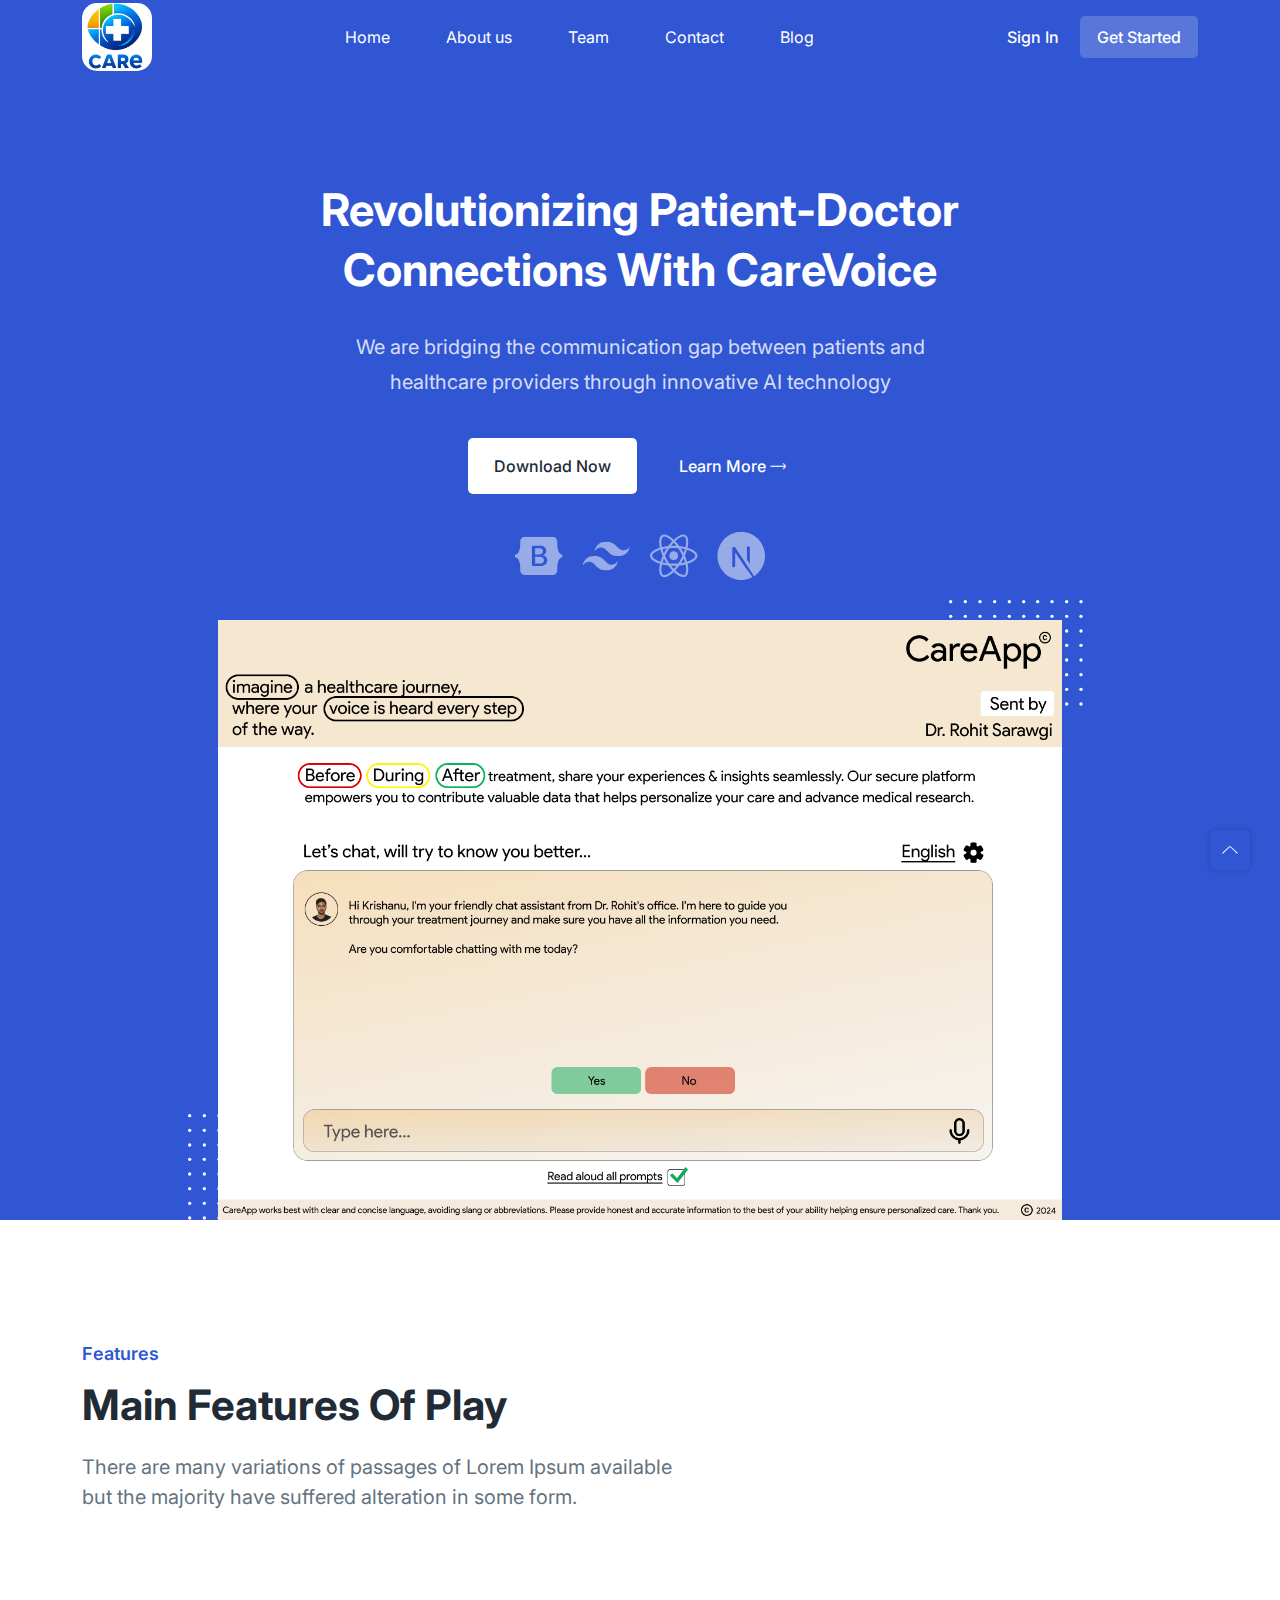
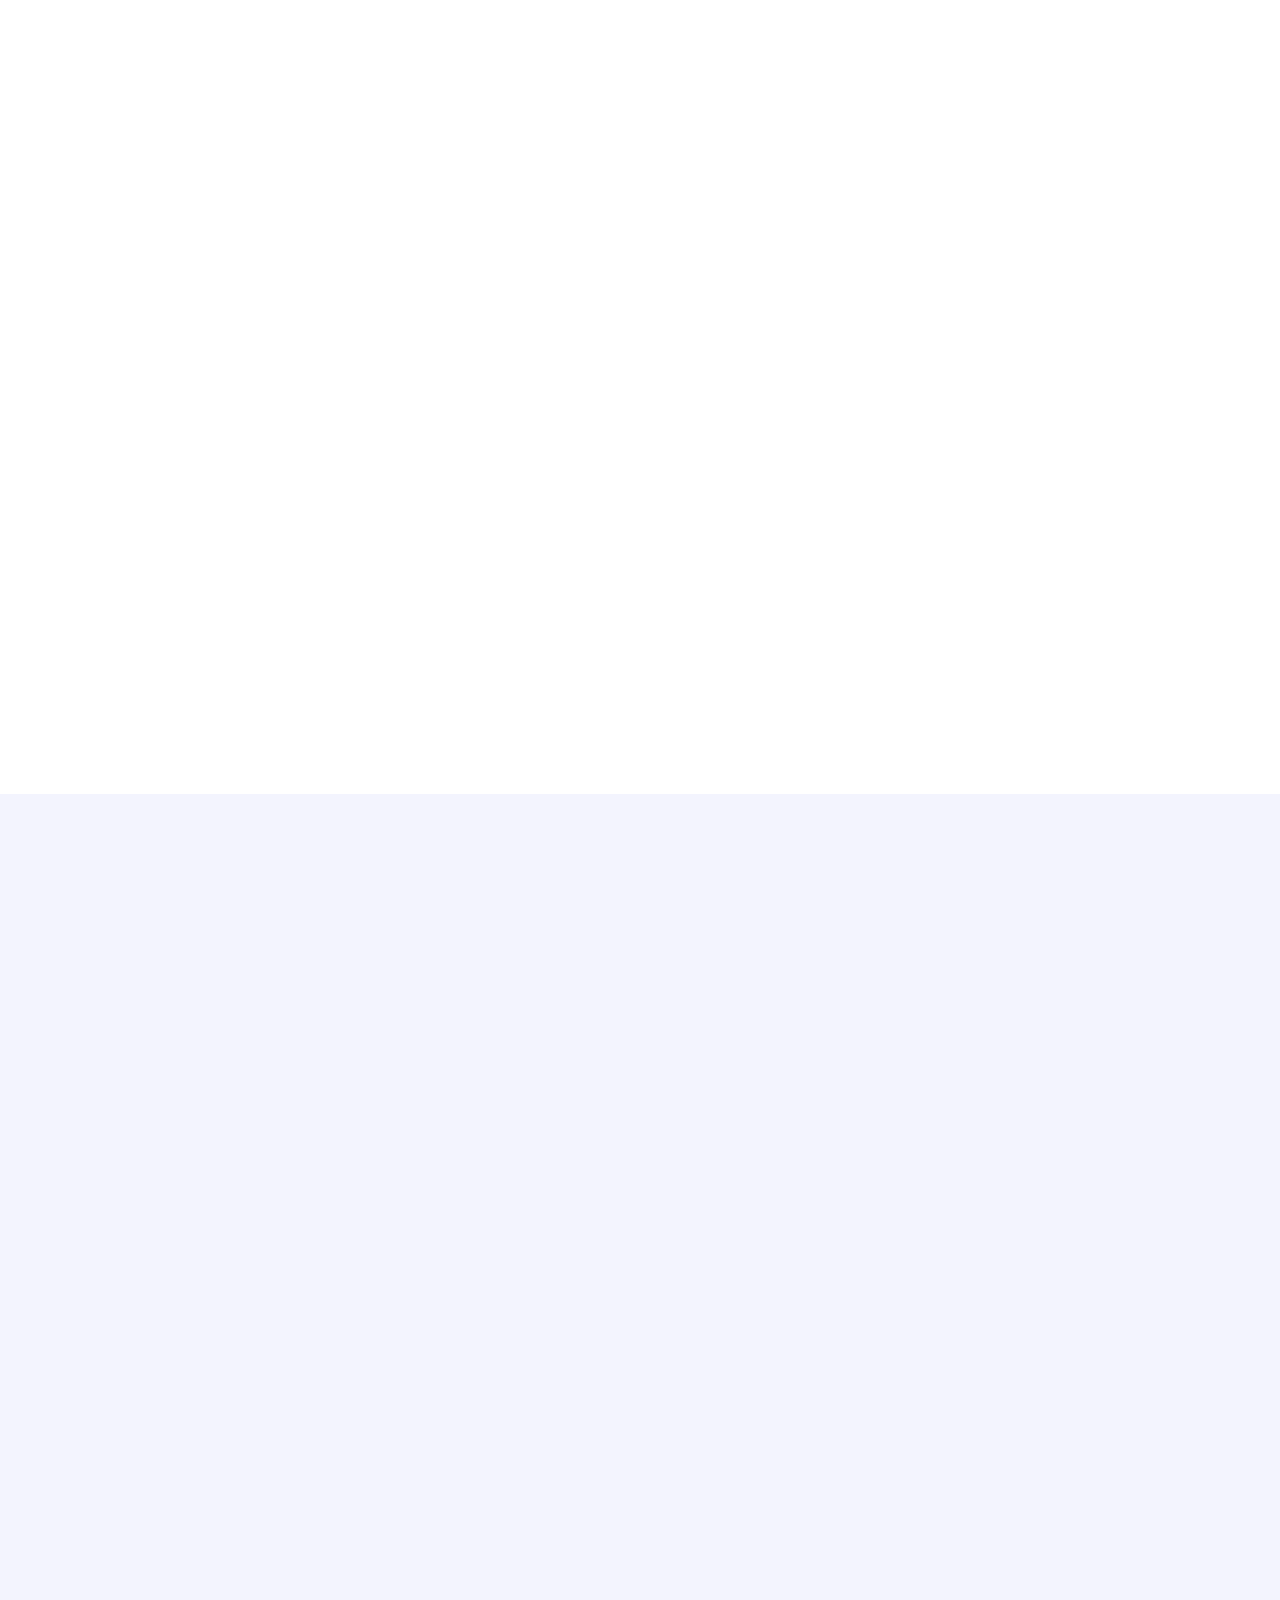
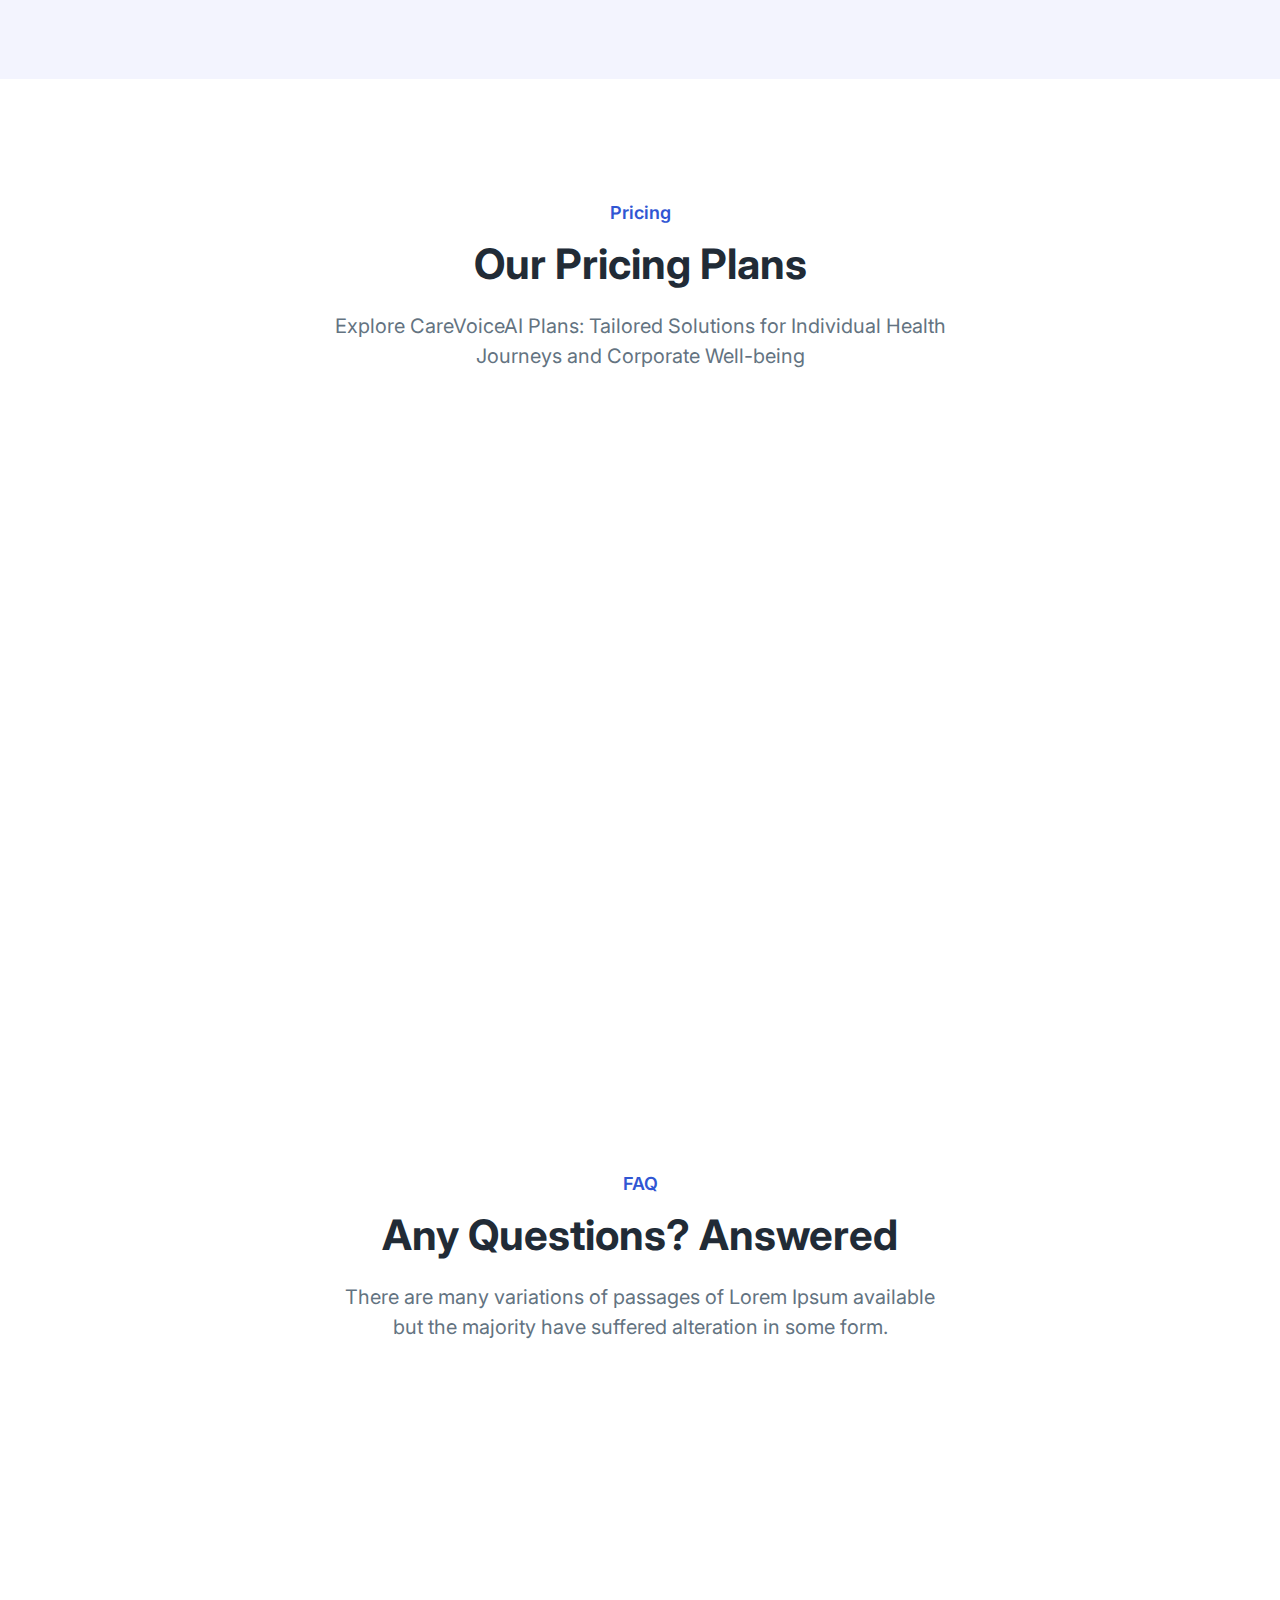
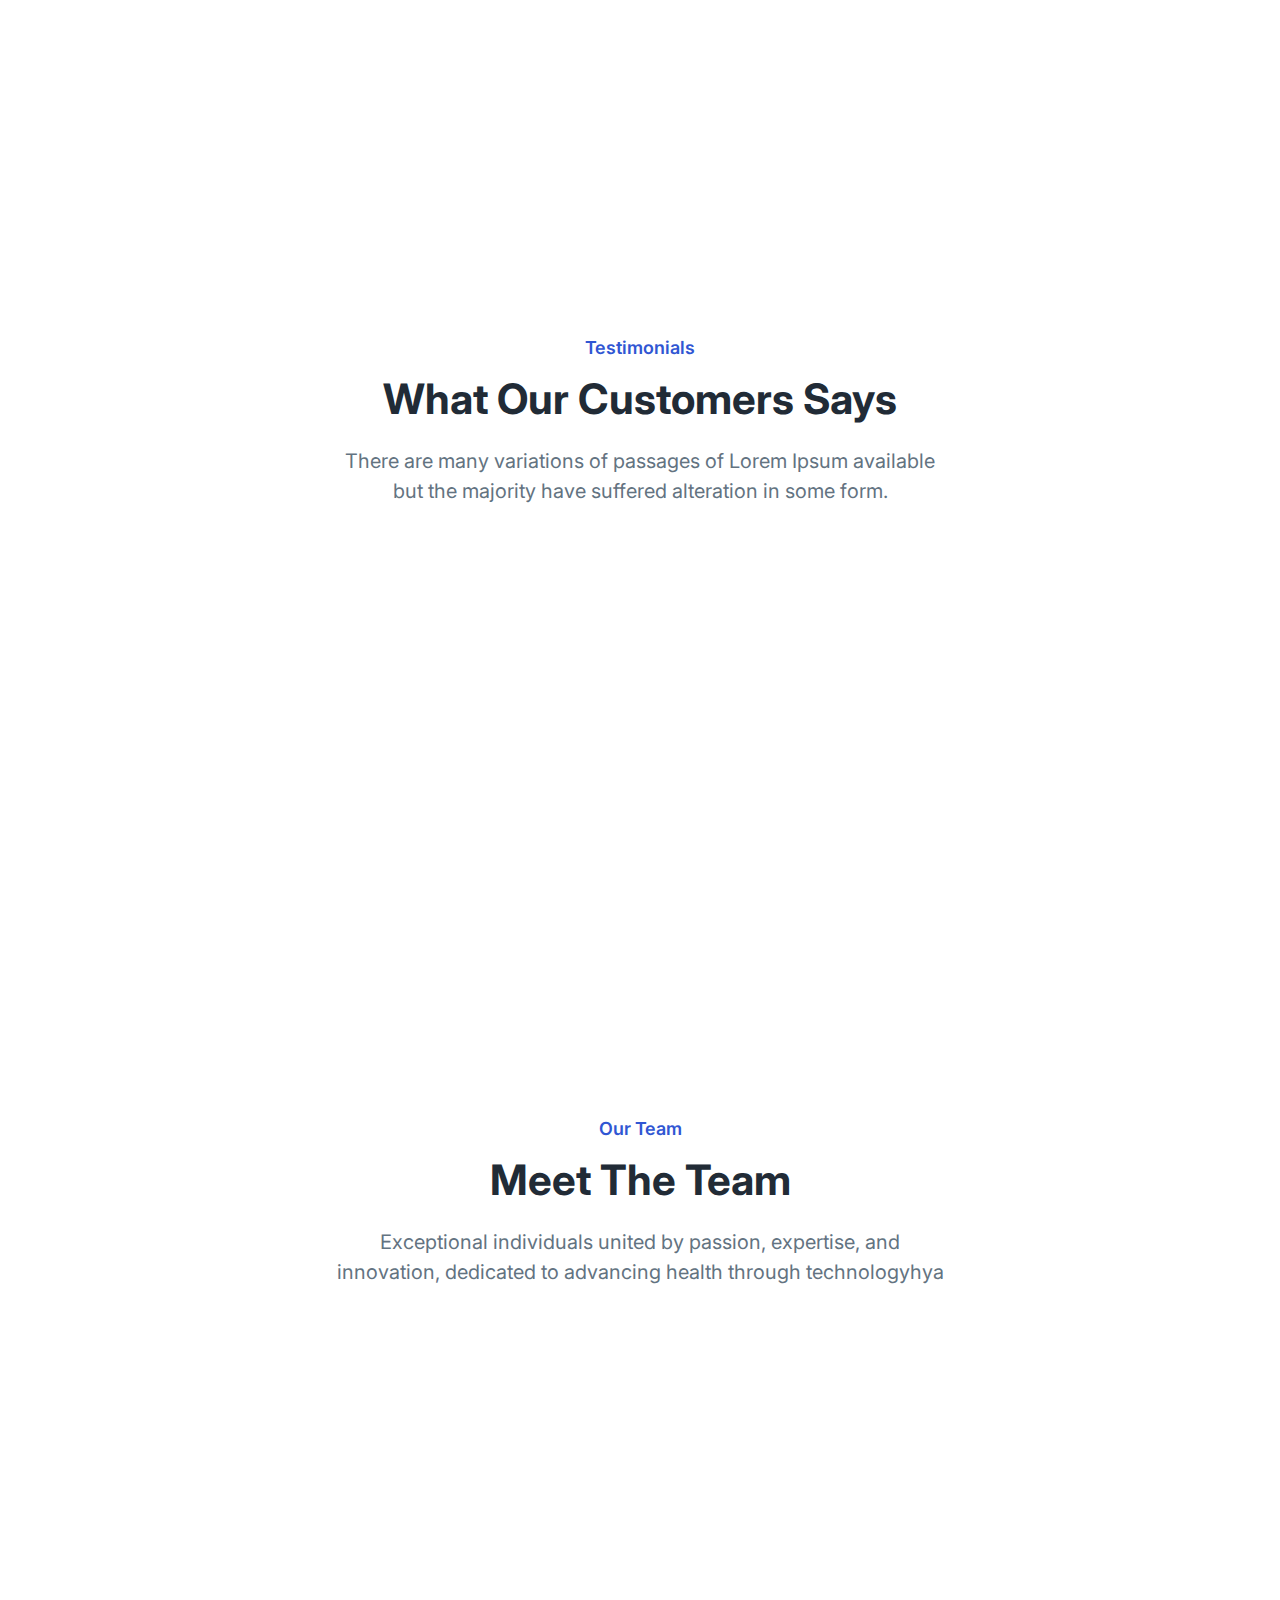
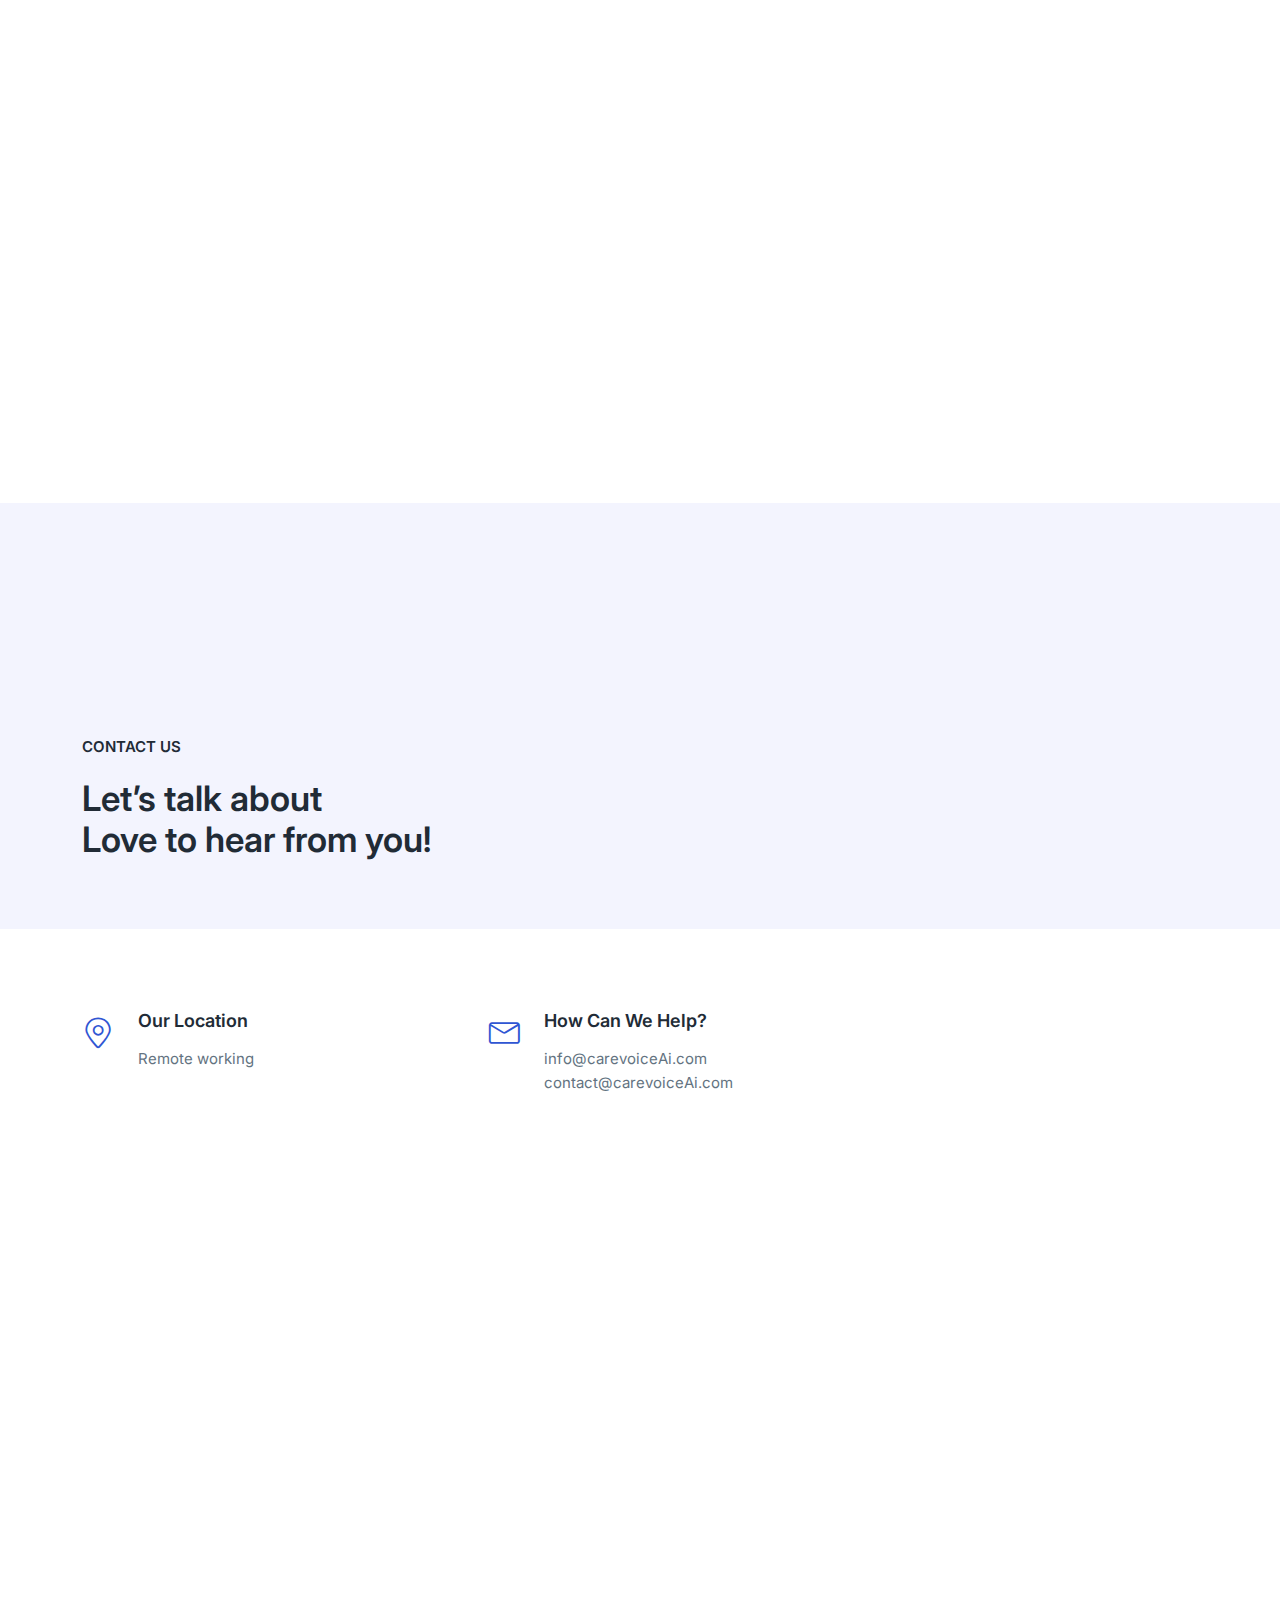
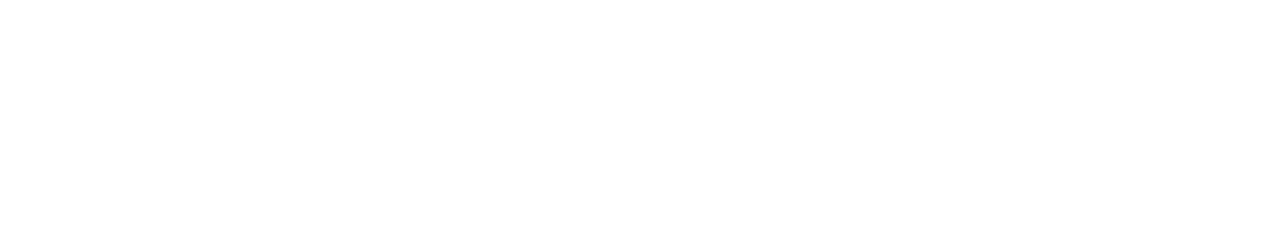
==== commit ba326b7e: "hero image change" ====
--- a/new-carevoice/index.html
+++ b/new-carevoice/index.html
@@ -171,7 +171,7 @@
               <img src="assets/images/hero/brand.svg" alt="brand" />
             </div>
             <div class="ud-hero-image wow fadeInUp" data-wow-delay=".25s">
-              <img src="assets/images/hero/home-image.png" alt="hero-image" />
+              <img src="assets/images/hero/CareApp1.png" alt="hero-image" />
               <img
                 src="assets/images/hero/dotted-shape.svg"
                 alt="shape"
@@ -734,7 +734,7 @@
           </div>
         </div>
 
-        <div class="row">
+        <div class="row profile">
           <div class="col-xl-3 col-lg-3 col-sm-6">
             <div class="ud-single-team wow fadeInUp" data-wow-delay=".1s">
               <div class="ud-team-image-wrapper">
--- a/new-carevoice/assets/css/ud-styles.css
+++ b/new-carevoice/assets/css/ud-styles.css
@@ -1241,6 +1241,9 @@
 }
 
 /* ===== Team CSS ===== */
+.profile{
+  justify-content: center;
+}
 .ud-team {
   padding-top: 120px;
   padding-bottom: 80px;
